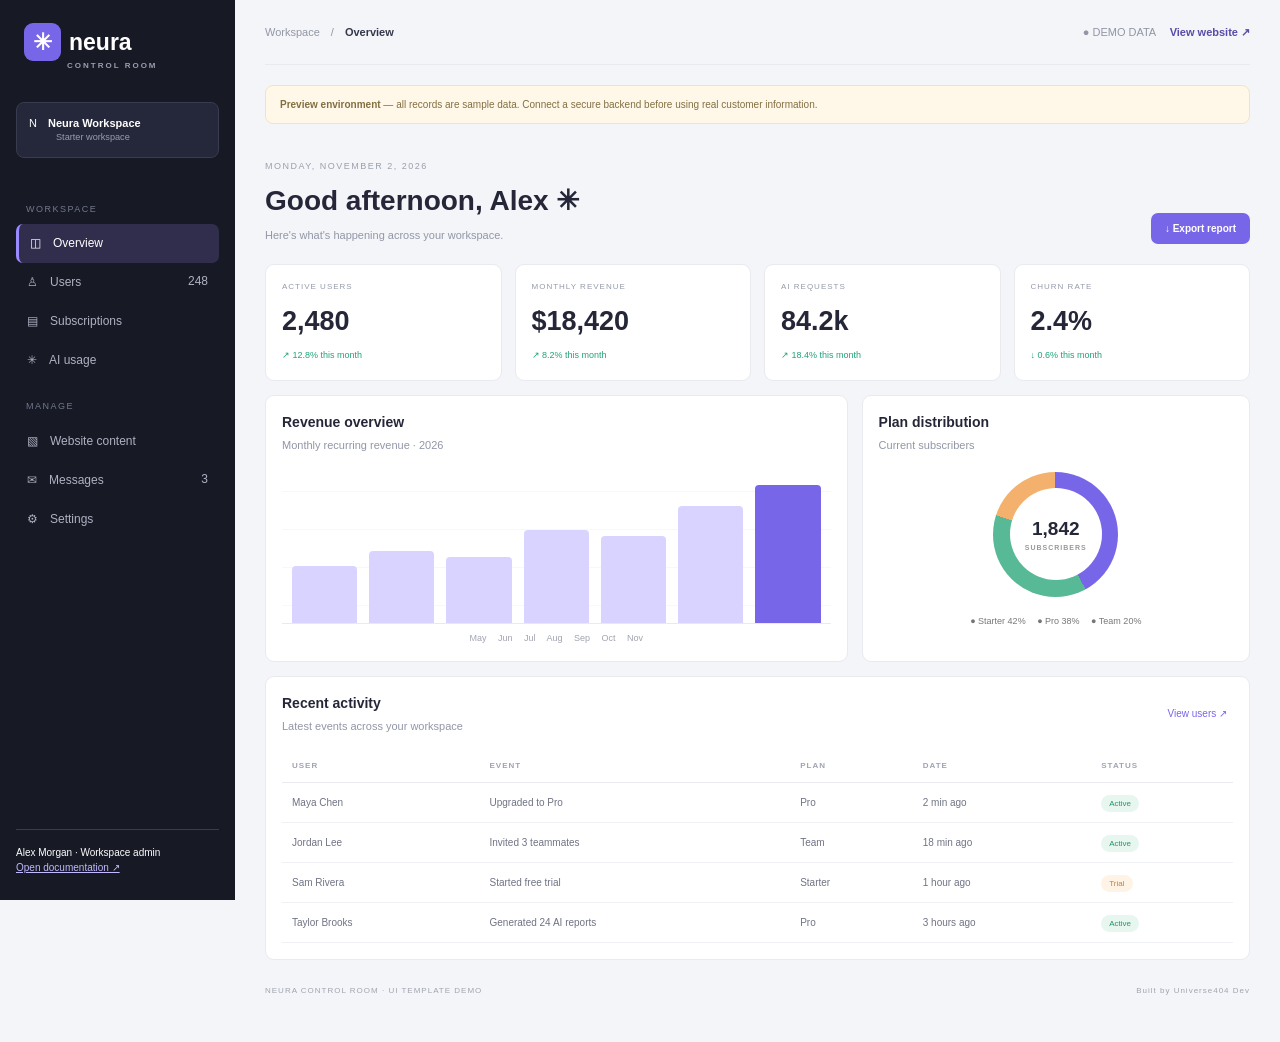
==== admin/index.html @ cfc64493 "Add Neura admin dashboard interface" ====
<!doctype html><html lang="en"><head><meta charset="utf-8"><meta name="viewport" content="width=device-width,initial-scale=1"><meta name="description" content="Neura admin dashboard demo"><title>Neura — Control Room</title><style>
:root{--bg:#f4f5f8;--ink:#252738;--muted:#9296a6;--line:#e8eaf0;--purple:#7866e8}*{box-sizing:border-box}body{margin:0;background:var(--bg);color:var(--ink);font:14px/1.5 Arial,sans-serif}.shell{min-height:100vh}.side{position:fixed;inset:0 auto 0 0;width:235px;background:#171925;color:white;padding:25px 16px;display:flex;flex-direction:column}.brand{font-size:23px;font-weight:bold;margin:0 8px 30px}.brand b{background:#7866e8;border-radius:9px;padding:6px 9px;margin-right:8px}.brand small{display:block;font-size:8px;letter-spacing:2px;color:#9a9db0;margin-left:43px}.workspace{background:#25283a;border:1px solid #393b4e;border-radius:8px;padding:12px;font-size:11px;margin-bottom:25px}.workspace small{display:block;color:#9a9db0;margin-left:27px}.side label{display:block;color:#73788e;font-size:9px;letter-spacing:1.5px;margin:20px 10px 8px}.side nav button{display:block;width:100%;border:0;background:none;color:#aeb1c1;text-align:left;padding:11px;border-radius:7px;font-size:12px;cursor:pointer}.side nav button.active{background:#302d4d;color:white;border-left:3px solid #9a8aff}.side nav i{float:right;font-style:normal}.side-bottom{margin-top:auto;border-top:1px solid #393b4e;padding-top:15px;font-size:10px}.side-bottom a{color:#c2b9ff}.main{margin-left:235px;padding:0 30px 20px}.top{height:65px;border-bottom:1px solid var(--line);display:flex;align-items:center;justify-content:space-between;font-size:11px;color:#9296a6}.top strong{color:#353849}.top a{color:#594ba8;text-decoration:none;font-weight:bold}.notice{margin-top:20px;background:#fff8e9;border:1px solid #f2e4bd;border-radius:8px;padding:11px 14px;font-size:10px;color:#826f42}.heading{display:flex;align-items:end;justify-content:space-between;margin:30px 0 20px}.heading small{font-size:9px;letter-spacing:1.5px;color:#9a9ead}.heading h1{font-size:28px;margin:5px 0}.heading p,.panel p{font-size:11px;color:var(--muted);margin:0}.action{background:var(--purple);color:white;border:0;border-radius:7px;padding:10px 14px;font-size:10px;font-weight:bold;cursor:pointer}.stats{display:grid;grid-template-columns:repeat(4,1fr);gap:13px}.stats.three{grid-template-columns:repeat(3,1fr);margin-bottom:15px}.stats article,.panel{background:white;border:1px solid var(--line);border-radius:9px;padding:16px}.stats small{display:block;color:#969aaa;font-size:8px;letter-spacing:1px}.stats b{display:block;font-size:27px;margin:8px 0 2px}.stats i{font-style:normal;color:#22a27a;font-size:9px}.columns{display:grid;grid-template-columns:1.5fr 1fr;gap:14px;margin-top:14px}.panel h2{font-size:14px;margin:0 0 4px}.chart{height:170px;display:flex;align-items:end;gap:12px;padding:20px 10px 0;border-bottom:1px solid var(--line);background:repeating-linear-gradient(to bottom,transparent 0,transparent 37px,#f0f1f5 38px)}.chart span{flex:1;background:#d9d4ff;border-radius:4px 4px 0 0}.chart span.current{background:#7866e8}.months{font-size:9px;color:#a0a3b1;text-align:center;padding-top:8px}.donut{width:125px;height:125px;border-radius:50%;margin:18px auto;background:conic-gradient(#7866e8 0 42%,#57b995 42% 80%,#f3b16d 80%);display:grid;place-items:center}.donut b{width:92px;height:92px;border-radius:50%;background:white;display:grid;place-content:center;text-align:center;font-size:19px}.donut small{font-size:7px;color:#999;letter-spacing:1px}.legend{text-align:center;font-size:9px;color:#777}.table-panel{margin-top:14px}.panel-head{display:flex;justify-content:space-between;align-items:center}.panel-head button{background:none;border:0;color:#7866e8;font-size:10px;cursor:pointer}table{width:100%;border-collapse:collapse;white-space:nowrap;margin-top:15px}th{text-align:left;color:#a0a3b1;font-size:8px;letter-spacing:1px;padding:10px;border-bottom:1px solid var(--line)}td{font-size:10px;color:#6f7383;padding:12px 10px;border-bottom:1px solid #f0f1f5}.badge{color:#23966e;background:#e7f7ef;padding:4px 8px;border-radius:15px;font-size:8px}.badge.pending{color:#bd8242;background:#fff3e5}.scroll{overflow-x:auto}.view{display:none}.view.active{display:block}.search{border:1px solid var(--line);border-radius:6px;padding:8px;font-size:10px}.editor{max-width:720px}.editor label{display:block;margin-top:17px;font-size:10px;font-weight:bold}.editor input,.editor textarea,.editor select{display:block;width:100%;margin-top:6px;padding:10px;border:1px solid var(--line);border-radius:6px;font:11px Arial}.editor .check{display:flex;align-items:center;gap:8px}.editor .check input{width:auto}.message{background:white;border:1px solid var(--line);border-radius:8px;padding:15px;margin-bottom:10px;font-size:11px}.message p{color:#777;margin:5px 0}.message button{float:right;border:1px solid var(--line);background:white;padding:6px;border-radius:5px;font-size:9px}.foot{display:flex;justify-content:space-between;color:#a0a3b1;font-size:8px;letter-spacing:1px;padding:25px 0}.mobile{display:none}
@media(max-width:900px){.stats{grid-template-columns:repeat(2,1fr)}.columns{grid-template-columns:1fr}}@media(max-width:650px){.side{width:225px;transform:translateX(-100%);transition:.2s;z-index:5}.side.open{transform:translateX(0)}.main{margin-left:0;padding:0 14px}.mobile{display:inline-block;border:1px solid var(--line);background:white;border-radius:5px;padding:6px}.top{gap:10px}.top span{margin-right:auto}.heading{align-items:flex-start;flex-direction:column;gap:10px}.stats{gap:8px}.stats article{padding:12px}.stats b{font-size:22px}.columns{gap:9px}.foot{flex-direction:column;gap:7px}}
</style></head><body><div class="shell"><aside class="side" id="side"><div class="brand"><b>✳</b>neura<small>CONTROL ROOM</small></div><div class="workspace">N　<strong>Neura Workspace</strong><small>Starter workspace</small></div><nav><label>WORKSPACE</label><button class="active" data-view="overview">◫　Overview</button><button data-view="users">♙　Users <i>248</i></button><button data-view="subscriptions">▤　Subscriptions</button><button data-view="usage">✳　AI usage</button><label>MANAGE</label><button data-view="content">▧　Website content</button><button data-view="messages">✉　Messages <i>3</i></button><button data-view="settings">⚙　Settings</button></nav><div class="side-bottom">Alex Morgan · Workspace admin<br><a href="../DOCUMENTATION.md">Open documentation ↗</a></div></aside><main class="main"><header class="top"><button class="mobile" id="menu">☰</button><span>Workspace　/　<strong id="crumb">Overview</strong></span><div>● DEMO DATA　 <a href="../index.html">View website ↗</a></div></header><div class="notice"><b>Preview environment</b> — all records are sample data. Connect a secure backend before using real customer information.</div>
<section class="view active" id="overview"><div class="heading"><div><small>MONDAY, NOVEMBER 2, 2026</small><h1>Good afternoon, Alex ✳</h1><p>Here's what's happening across your workspace.</p></div><button class="action" id="export">↓ Export report</button></div><div class="stats"><article><small>ACTIVE USERS</small><b>2,480</b><i>↗ 12.8% this month</i></article><article><small>MONTHLY REVENUE</small><b>$18,420</b><i>↗ 8.2% this month</i></article><article><small>AI REQUESTS</small><b>84.2k</b><i>↗ 18.4% this month</i></article><article><small>CHURN RATE</small><b>2.4%</b><i>↓ 0.6% this month</i></article></div><div class="columns"><article class="panel"><h2>Revenue overview</h2><p>Monthly recurring revenue · 2026</p><div class="chart"><span style="height:38%"></span><span style="height:48%"></span><span style="height:44%"></span><span style="height:62%"></span><span style="height:58%"></span><span style="height:78%"></span><span class="current" style="height:92%"></span></div><div class="months">May　 Jun　 Jul　 Aug　 Sep　 Oct　 Nov</div></article><article class="panel"><h2>Plan distribution</h2><p>Current subscribers</p><div class="donut"><b>1,842<small>SUBSCRIBERS</small></b></div><div class="legend">● Starter 42%　 ● Pro 38%　 ● Team 20%</div></article></div><article class="panel table-panel"><div class="panel-head"><div><h2>Recent activity</h2><p>Latest events across your workspace</p></div><button data-go="users">View users ↗</button></div><div class="scroll"><table><thead><tr><th>USER</th><th>EVENT</th><th>PLAN</th><th>DATE</th><th>STATUS</th></tr></thead><tbody id="activity"></tbody></table></div></article></section>
<section class="view" id="users"><div class="heading"><div><small>PEOPLE</small><h1>Users</h1><p>Manage accounts and workspace access.</p></div><button class="action" id="invite">＋ Invite user</button></div><article class="panel table-panel"><div class="panel-head"><div><h2>All users</h2><p>Sample user records</p></div><input class="search" id="search" placeholder="Search users…" aria-label="Search users"></div><div class="scroll"><table><thead><tr><th>USER</th><th>EMAIL</th><th>PLAN</th><th>JOINED</th><th>STATUS</th></tr></thead><tbody id="user-list"></tbody></table></div></article></section>
<section class="view" id="subscriptions"><div class="heading"><div><small>BILLING</small><h1>Subscriptions</h1><p>Track plan mix, renewals, and billing status.</p></div><button class="action" id="sub-export">↓ Export subscriptions</button></div><div class="stats three"><article><small>ACTIVE PLANS</small><b>1,842</b></article><article><small>TRIALING</small><b>126</b></article><article><small>PAST DUE</small><b>18</b></article></div><article class="panel table-panel"><h2>Recent subscriptions</h2><div class="scroll"><table><thead><tr><th>CUSTOMER</th><th>PLAN</th><th>AMOUNT</th><th>NEXT BILLING</th><th>STATUS</th></tr></thead><tbody id="sub-list"></tbody></table></div></article></section>
<section class="view" id="usage"><div class="heading"><div><small>INTELLIGENCE</small><h1>AI usage</h1><p>Monitor request volume and model consumption.</p></div><button class="action" id="usage-export">↓ Export usage</button></div><div class="stats three"><article><small>REQUESTS TODAY</small><b>12,804</b><i>↗ 9.1% vs yesterday</i></article><article><small>TOKEN VOLUME</small><b>8.6M</b><i>Input + output tokens</i></article><article><small>AVG. LATENCY</small><b>840ms</b><i>↓ 4.2% vs last week</i></article></div><article class="panel"><h2>Request volume</h2><p>Sample hourly usage · All systems operational</p><div class="chart tall"><span style="height:32%"></span><span style="height:46%"></span><span style="height:39%"></span><span style="height:60%"></span><span style="height:52%"></span><span style="height:73%"></span><span style="height:66%"></span><span style="height:88%"></span><span style="height:70%"></span><span style="height:95%"></span><span style="height:80%"></span><span class="current" style="height:100%"></span></div></article></section>
<section class="view" id="content"><div class="heading"><div><small>PUBLISHING</small><h1>Website content</h1><p>Preview editor — saved in this browser only.</p></div><button class="action" id="save-content">Save changes</button></div><article class="panel editor"><h2>Homepage content</h2><label>Hero eyebrow<input id="eyebrow" value="A CLEARER KIND OF INTELLIGENCE"></label><label>Hero headline<input id="headline" value="Think bigger. Do better."></label><label>Hero description<textarea id="description" rows="3">Your team's new creative advantage. Neura brings research, writing, planning, and everyday workflows into one focused AI workspace.</textarea></label><label>Primary button label<input id="cta" value="Explore Neura"></label><p id="content-feedback">Changes are not saved yet.</p></article></section>
<section class="view" id="messages"><div class="heading"><div><small>INBOX</small><h1>Messages</h1><p>Contact form submissions for your team.</p></div></div><div id="message-list"></div></section>
<section class="view" id="settings"><div class="heading"><div><small>PREFERENCES</small><h1>Settings</h1><p>Workspace details and admin preferences.</p></div><button class="action" id="save-settings">Save settings</button></div><article class="panel editor"><h2>Workspace profile</h2><label>Workspace name<input id="workspace" value="Neura Workspace"></label><label>Support email<input id="email" type="email" value="hello@example.com"></label><label>Timezone<select id="timezone"><option>Asia/Manila</option><option>UTC</option><option>America/Los_Angeles</option></select></label><label class="check"><input id="notifications" type="checkbox" checked> Email notifications</label><label class="check"><input id="weekly" type="checkbox" checked> Weekly usage summary</label><p id="settings-feedback"></p></article></section><footer class="foot">NEURA CONTROL ROOM · UI TEMPLATE DEMO <span>Built by Universe404 Dev</span></footer></main></div>
<script>
(()=>{const $=s=>document.querySelector(s),$$=s=>[...document.querySelectorAll(s)];const users=[["Maya Chen","maya@example.com","Pro","Nov 01, 2026","Active"],["Jordan Lee","jordan@example.com","Team","Oct 30, 2026","Active"],["Sam Rivera","sam@example.com","Starter","Oct 29, 2026","Trial"],["Taylor Brooks","taylor@example.com","Pro","Oct 28, 2026","Active"],["Avery Patel","avery@example.com","Starter","Oct 26, 2026","Past due"]];const events=[["Maya Chen","Upgraded to Pro","Pro","2 min ago","Active"],["Jordan Lee","Invited 3 teammates","Team","18 min ago","Active"],["Sam Rivera","Started free trial","Starter","1 hour ago","Trial"],["Taylor Brooks","Generated 24 AI reports","Pro","3 hours ago","Active"]];const subs=[["Maya Chen","Pro","$29 / mo","Dec 01, 2026","Active"],["Jordan Lee","Team","$79 / mo","Nov 30, 2026","Active"],["Sam Rivera","Starter","$0 / mo","Nov 29, 2026","Trial"],["Avery Patel","Pro","$29 / mo","Oct 30, 2026","Past due"]];const msgs=[["Olivia Grant","olivia@example.com","Team plan question","Does the Team plan support separate workspaces? "],["Noah Williams","noah@example.com","API access request","Could you share details about API access?"],["Isabella Cruz","isabella@example.com","Billing question","I would like to update our billing email."]];const safe=s=>String(s).replace(/[&<>"']/g,c=>({"&":"&amp;","<":"&lt;",">":"&gt;",'"':"&quot;","'":"&#39;"}[c]));const status=s=>'<span class="badge '+(s==="Trial"?"pending":"")+'">'+safe(s)+'</span>';function rows(id,data){$(id).innerHTML=data.map(r=>'<tr>'+r.map((v,i)=>'<td>'+(i===r.length-1?status(v):safe(v))+'</td>').join("")+'</tr>').join("")}rows("#activity",events);rows("#sub-list",subs);function renderUsers(q=""){$("#user-list").innerHTML=users.filter(r=>r.join(" ").toLowerCase().includes(q.toLowerCase())).map(r=>'<tr>'+r.map((v,i)=>'<td>'+(i===4?status(v):safe(v))+'</td>').join("")+'</tr>').join("")||'<tr><td colspan="5">No matching users.</td></tr>'}renderUsers();$("#search").addEventListener("input",e=>renderUsers(e.target.value));$$("[data-view]").forEach(b=>b.addEventListener("click",()=>{$$(".view").forEach(v=>v.classList.toggle("active",v.id===b.dataset.view));$$("[data-view]").forEach(n=>n.classList.toggle("active",n===b));$("#crumb").textContent=b.textContent.trim();$("#side").classList.remove("open")}));$$("[data-go]").forEach(b=>b.addEventListener("click",()=>{const target=$('[data-view="'+b.dataset.go+'"]');target.click()}));$("#menu").addEventListener("click",()=>$("#side").classList.toggle("open"));function csv(name,data){const a=document.createElement("a"),url=URL.createObjectURL(new Blob([data.map(r=>r.map(v=>'"'+String(v).replace(/"/g,'""')+'"').join(",")).join("\n")],{type:"text/csv"}));a.href=url;a.download=name;a.click();URL.revokeObjectURL(url)}$("#export").addEventListener("click",()=>csv("neura-demo-activity.csv",[["User","Event","Plan","Date","Status"],...events]));$("#sub-export").addEventListener("click",()=>csv("neura-demo-subscriptions.csv",[["Customer","Plan","Amount","Next billing","Status"],...subs]));$("#usage-export").addEventListener("click",()=>csv("neura-demo-usage.csv",[["Metric","Sample value"],["Requests today","12804"],["Token volume","8.6M"],["Average latency","840ms"]]));$("#invite").addEventListener("click",()=>alert("Demo only: connect your authentication backend to invite users."));const fields=["eyebrow","headline","description","cta"];try{const saved=JSON.parse(localStorage.getItem("neura-demo-content")||"{}");fields.forEach(k=>{if(saved[k])$("#"+k).value=saved[k]})}catch(e){}$("#save-content").addEventListener("click",()=>{const data=Object.fromEntries(fields.map(k=>[k,$("#"+k).value]));try{localStorage.setItem("neura-demo-content",JSON.stringify(data));$("#content-feedback").textContent="Saved in this browser preview. Not published."}catch(e){$("#content-feedback").textContent="Browser storage unavailable."}});$("#save-settings").addEventListener("click",()=>{const data={workspace:$("#workspace").value,email:$("#email").value,timezone:$("#timezone").value,notifications:$("#notifications").checked,weekly:$("#weekly").checked};try{localStorage.setItem("neura-demo-settings",JSON.stringify(data));$("#settings-feedback").textContent="Settings saved in this browser preview."}catch(e){$("#settings-feedback").textContent="Browser storage unavailable."}});$("#message-list").innerHTML=msgs.map((m,i)=>'<article class="message"><button data-read="'+i+'">Mark read</button><b>'+safe(m[0])+' · '+safe(m[2])+'</b><p>'+safe(m[1])+' — '+safe(m[3])+'</p></article>').join("");$$("[data-read]").forEach(b=>b.addEventListener("click",()=>{b.textContent="Read";b.disabled=true}))})();
</script></body></html>
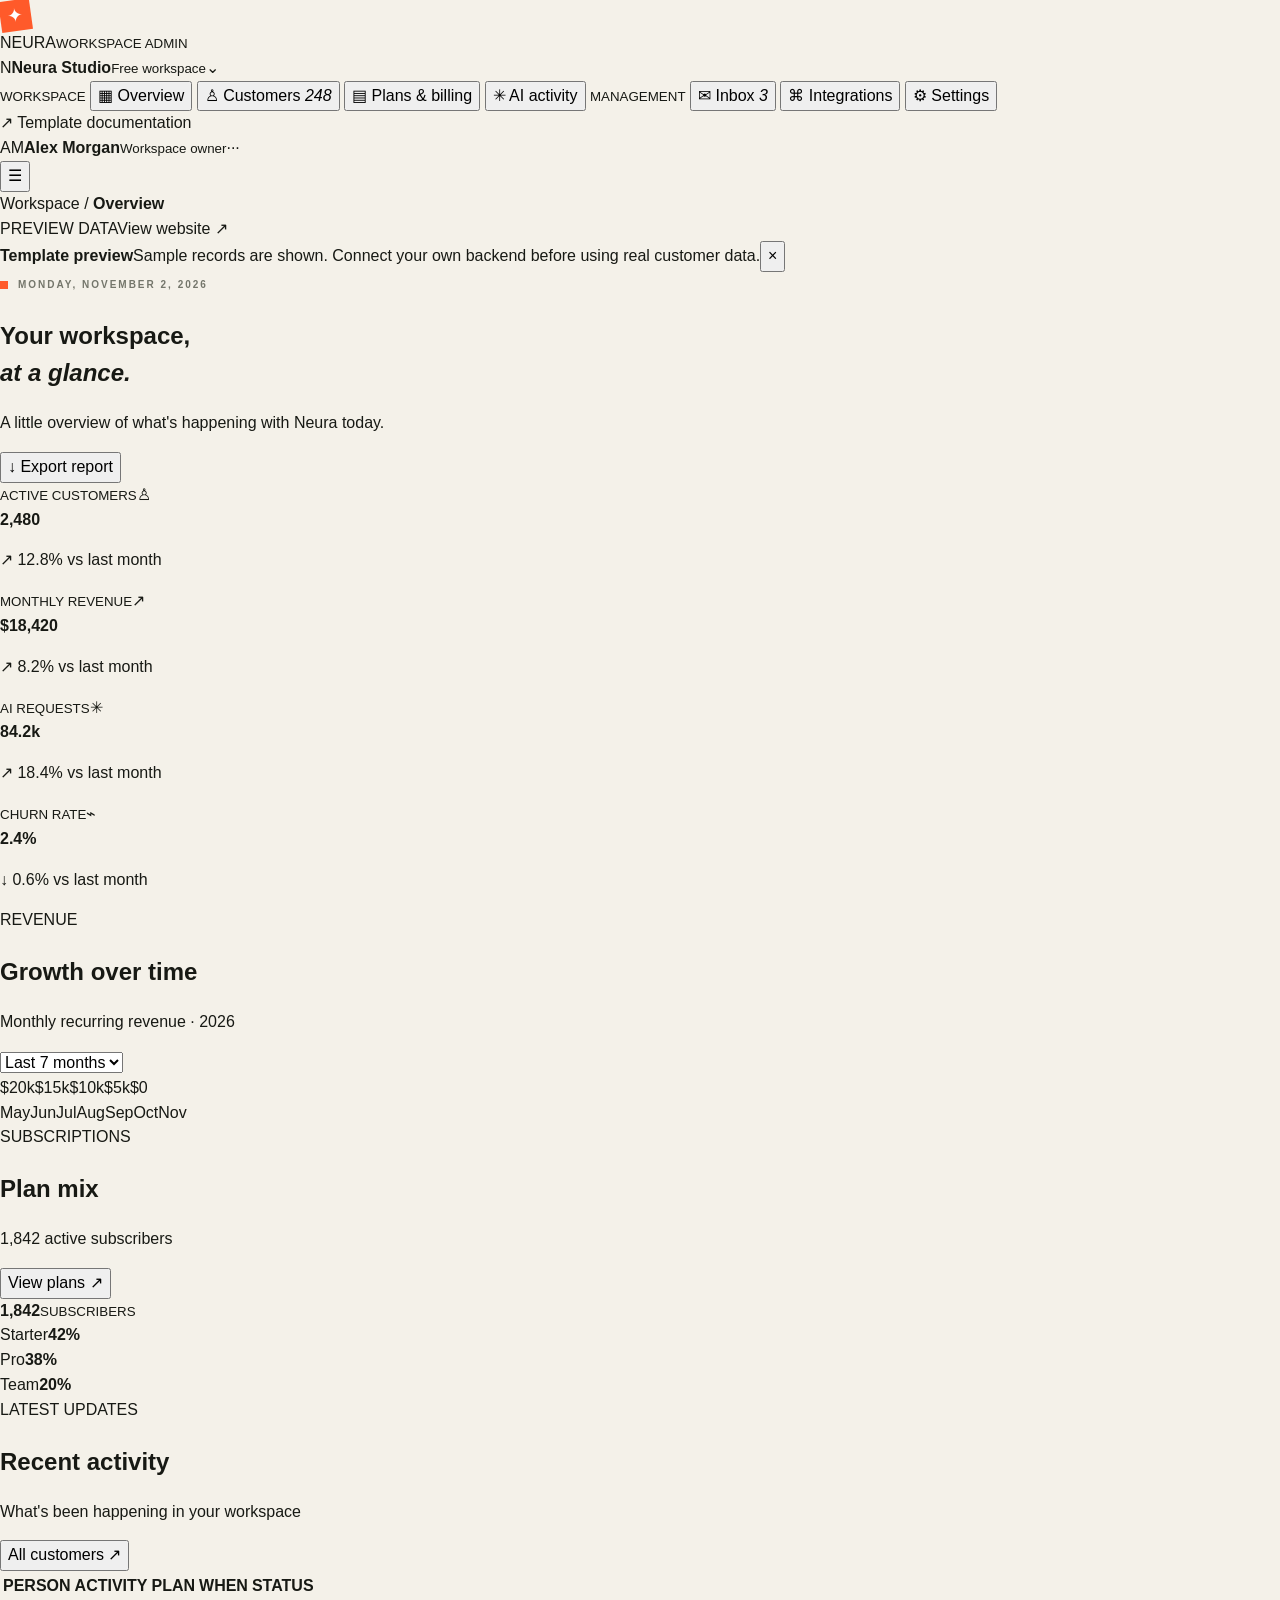
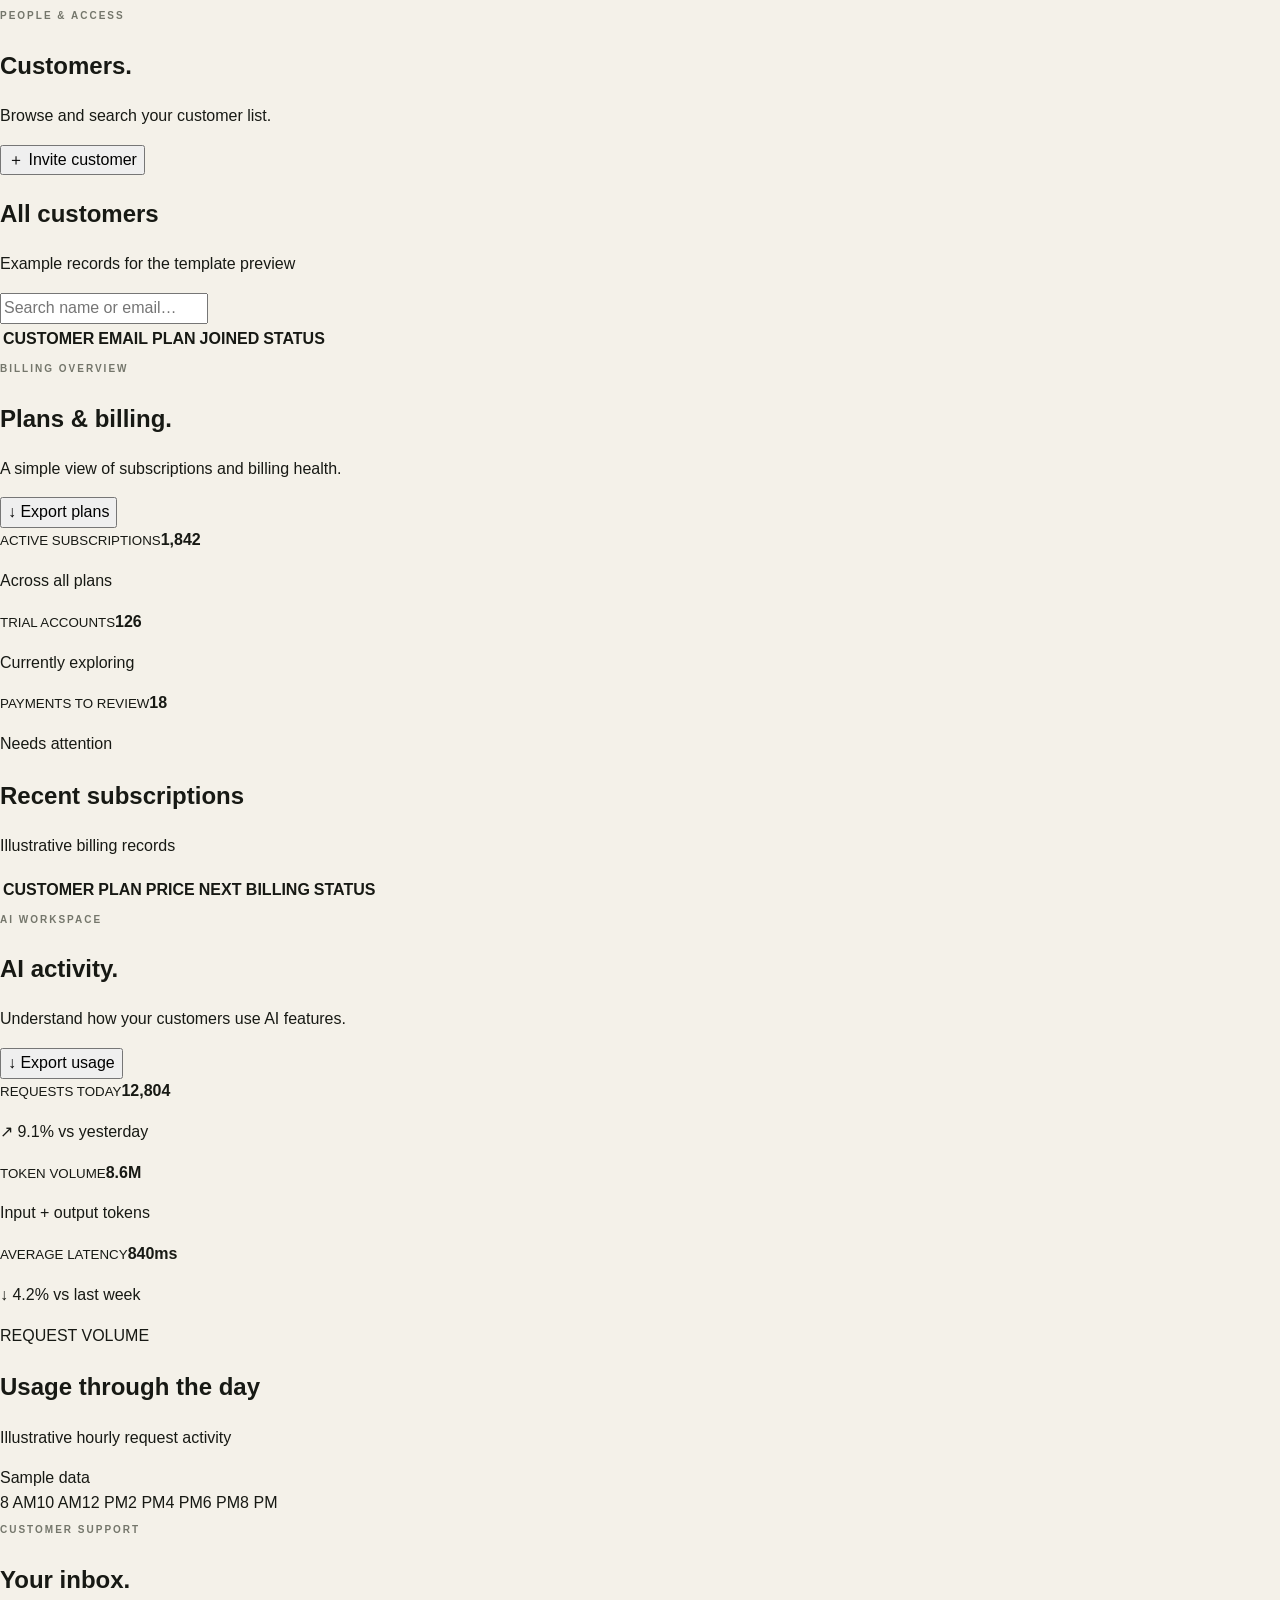
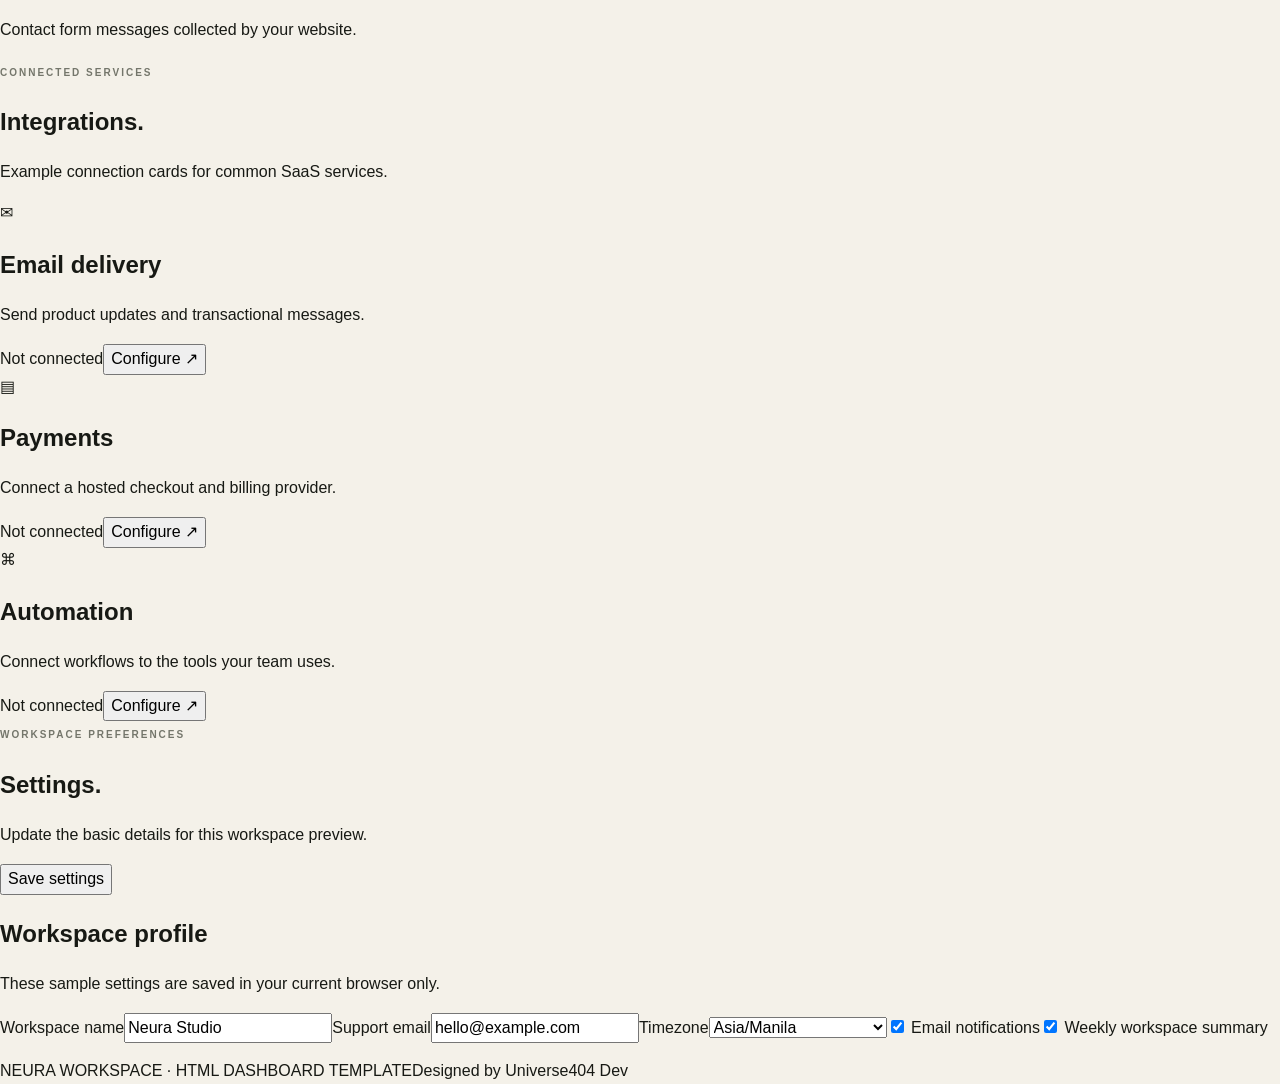
==== commit 1385fa1d: "Redesign Neura admin dashboard to match public brand" ====
--- a/admin/index.html
+++ b/admin/index.html
@@ -1,14 +1,46 @@
-<!doctype html><html lang="en"><head><meta charset="utf-8"><meta name="viewport" content="width=device-width,initial-scale=1"><meta name="description" content="Neura admin dashboard demo"><title>Neura — Control Room</title><style>
-:root{--bg:#f4f5f8;--ink:#252738;--muted:#9296a6;--line:#e8eaf0;--purple:#7866e8}*{box-sizing:border-box}body{margin:0;background:var(--bg);color:var(--ink);font:14px/1.5 Arial,sans-serif}.shell{min-height:100vh}.side{position:fixed;inset:0 auto 0 0;width:235px;background:#171925;color:white;padding:25px 16px;display:flex;flex-direction:column}.brand{font-size:23px;font-weight:bold;margin:0 8px 30px}.brand b{background:#7866e8;border-radius:9px;padding:6px 9px;margin-right:8px}.brand small{display:block;font-size:8px;letter-spacing:2px;color:#9a9db0;margin-left:43px}.workspace{background:#25283a;border:1px solid #393b4e;border-radius:8px;padding:12px;font-size:11px;margin-bottom:25px}.workspace small{display:block;color:#9a9db0;margin-left:27px}.side label{display:block;color:#73788e;font-size:9px;letter-spacing:1.5px;margin:20px 10px 8px}.side nav button{display:block;width:100%;border:0;background:none;color:#aeb1c1;text-align:left;padding:11px;border-radius:7px;font-size:12px;cursor:pointer}.side nav button.active{background:#302d4d;color:white;border-left:3px solid #9a8aff}.side nav i{float:right;font-style:normal}.side-bottom{margin-top:auto;border-top:1px solid #393b4e;padding-top:15px;font-size:10px}.side-bottom a{color:#c2b9ff}.main{margin-left:235px;padding:0 30px 20px}.top{height:65px;border-bottom:1px solid var(--line);display:flex;align-items:center;justify-content:space-between;font-size:11px;color:#9296a6}.top strong{color:#353849}.top a{color:#594ba8;text-decoration:none;font-weight:bold}.notice{margin-top:20px;background:#fff8e9;border:1px solid #f2e4bd;border-radius:8px;padding:11px 14px;font-size:10px;color:#826f42}.heading{display:flex;align-items:end;justify-content:space-between;margin:30px 0 20px}.heading small{font-size:9px;letter-spacing:1.5px;color:#9a9ead}.heading h1{font-size:28px;margin:5px 0}.heading p,.panel p{font-size:11px;color:var(--muted);margin:0}.action{background:var(--purple);color:white;border:0;border-radius:7px;padding:10px 14px;font-size:10px;font-weight:bold;cursor:pointer}.stats{display:grid;grid-template-columns:repeat(4,1fr);gap:13px}.stats.three{grid-template-columns:repeat(3,1fr);margin-bottom:15px}.stats article,.panel{background:white;border:1px solid var(--line);border-radius:9px;padding:16px}.stats small{display:block;color:#969aaa;font-size:8px;letter-spacing:1px}.stats b{display:block;font-size:27px;margin:8px 0 2px}.stats i{font-style:normal;color:#22a27a;font-size:9px}.columns{display:grid;grid-template-columns:1.5fr 1fr;gap:14px;margin-top:14px}.panel h2{font-size:14px;margin:0 0 4px}.chart{height:170px;display:flex;align-items:end;gap:12px;padding:20px 10px 0;border-bottom:1px solid var(--line);background:repeating-linear-gradient(to bottom,transparent 0,transparent 37px,#f0f1f5 38px)}.chart span{flex:1;background:#d9d4ff;border-radius:4px 4px 0 0}.chart span.current{background:#7866e8}.months{font-size:9px;color:#a0a3b1;text-align:center;padding-top:8px}.donut{width:125px;height:125px;border-radius:50%;margin:18px auto;background:conic-gradient(#7866e8 0 42%,#57b995 42% 80%,#f3b16d 80%);display:grid;place-items:center}.donut b{width:92px;height:92px;border-radius:50%;background:white;display:grid;place-content:center;text-align:center;font-size:19px}.donut small{font-size:7px;color:#999;letter-spacing:1px}.legend{text-align:center;font-size:9px;color:#777}.table-panel{margin-top:14px}.panel-head{display:flex;justify-content:space-between;align-items:center}.panel-head button{background:none;border:0;color:#7866e8;font-size:10px;cursor:pointer}table{width:100%;border-collapse:collapse;white-space:nowrap;margin-top:15px}th{text-align:left;color:#a0a3b1;font-size:8px;letter-spacing:1px;padding:10px;border-bottom:1px solid var(--line)}td{font-size:10px;color:#6f7383;padding:12px 10px;border-bottom:1px solid #f0f1f5}.badge{color:#23966e;background:#e7f7ef;padding:4px 8px;border-radius:15px;font-size:8px}.badge.pending{color:#bd8242;background:#fff3e5}.scroll{overflow-x:auto}.view{display:none}.view.active{display:block}.search{border:1px solid var(--line);border-radius:6px;padding:8px;font-size:10px}.editor{max-width:720px}.editor label{display:block;margin-top:17px;font-size:10px;font-weight:bold}.editor input,.editor textarea,.editor select{display:block;width:100%;margin-top:6px;padding:10px;border:1px solid var(--line);border-radius:6px;font:11px Arial}.editor .check{display:flex;align-items:center;gap:8px}.editor .check input{width:auto}.message{background:white;border:1px solid var(--line);border-radius:8px;padding:15px;margin-bottom:10px;font-size:11px}.message p{color:#777;margin:5px 0}.message button{float:right;border:1px solid var(--line);background:white;padding:6px;border-radius:5px;font-size:9px}.foot{display:flex;justify-content:space-between;color:#a0a3b1;font-size:8px;letter-spacing:1px;padding:25px 0}.mobile{display:none}
-@media(max-width:900px){.stats{grid-template-columns:repeat(2,1fr)}.columns{grid-template-columns:1fr}}@media(max-width:650px){.side{width:225px;transform:translateX(-100%);transition:.2s;z-index:5}.side.open{transform:translateX(0)}.main{margin-left:0;padding:0 14px}.mobile{display:inline-block;border:1px solid var(--line);background:white;border-radius:5px;padding:6px}.top{gap:10px}.top span{margin-right:auto}.heading{align-items:flex-start;flex-direction:column;gap:10px}.stats{gap:8px}.stats article{padding:12px}.stats b{font-size:22px}.columns{gap:9px}.foot{flex-direction:column;gap:7px}}
-</style></head><body><div class="shell"><aside class="side" id="side"><div class="brand"><b>✳</b>neura<small>CONTROL ROOM</small></div><div class="workspace">N　<strong>Neura Workspace</strong><small>Starter workspace</small></div><nav><label>WORKSPACE</label><button class="active" data-view="overview">◫　Overview</button><button data-view="users">♙　Users <i>248</i></button><button data-view="subscriptions">▤　Subscriptions</button><button data-view="usage">✳　AI usage</button><label>MANAGE</label><button data-view="content">▧　Website content</button><button data-view="messages">✉　Messages <i>3</i></button><button data-view="settings">⚙　Settings</button></nav><div class="side-bottom">Alex Morgan · Workspace admin<br><a href="../DOCUMENTATION.md">Open documentation ↗</a></div></aside><main class="main"><header class="top"><button class="mobile" id="menu">☰</button><span>Workspace　/　<strong id="crumb">Overview</strong></span><div>● DEMO DATA　 <a href="../index.html">View website ↗</a></div></header><div class="notice"><b>Preview environment</b> — all records are sample data. Connect a secure backend before using real customer information.</div>
-<section class="view active" id="overview"><div class="heading"><div><small>MONDAY, NOVEMBER 2, 2026</small><h1>Good afternoon, Alex ✳</h1><p>Here's what's happening across your workspace.</p></div><button class="action" id="export">↓ Export report</button></div><div class="stats"><article><small>ACTIVE USERS</small><b>2,480</b><i>↗ 12.8% this month</i></article><article><small>MONTHLY REVENUE</small><b>$18,420</b><i>↗ 8.2% this month</i></article><article><small>AI REQUESTS</small><b>84.2k</b><i>↗ 18.4% this month</i></article><article><small>CHURN RATE</small><b>2.4%</b><i>↓ 0.6% this month</i></article></div><div class="columns"><article class="panel"><h2>Revenue overview</h2><p>Monthly recurring revenue · 2026</p><div class="chart"><span style="height:38%"></span><span style="height:48%"></span><span style="height:44%"></span><span style="height:62%"></span><span style="height:58%"></span><span style="height:78%"></span><span class="current" style="height:92%"></span></div><div class="months">May　 Jun　 Jul　 Aug　 Sep　 Oct　 Nov</div></article><article class="panel"><h2>Plan distribution</h2><p>Current subscribers</p><div class="donut"><b>1,842<small>SUBSCRIBERS</small></b></div><div class="legend">● Starter 42%　 ● Pro 38%　 ● Team 20%</div></article></div><article class="panel table-panel"><div class="panel-head"><div><h2>Recent activity</h2><p>Latest events across your workspace</p></div><button data-go="users">View users ↗</button></div><div class="scroll"><table><thead><tr><th>USER</th><th>EVENT</th><th>PLAN</th><th>DATE</th><th>STATUS</th></tr></thead><tbody id="activity"></tbody></table></div></article></section>
-<section class="view" id="users"><div class="heading"><div><small>PEOPLE</small><h1>Users</h1><p>Manage accounts and workspace access.</p></div><button class="action" id="invite">＋ Invite user</button></div><article class="panel table-panel"><div class="panel-head"><div><h2>All users</h2><p>Sample user records</p></div><input class="search" id="search" placeholder="Search users…" aria-label="Search users"></div><div class="scroll"><table><thead><tr><th>USER</th><th>EMAIL</th><th>PLAN</th><th>JOINED</th><th>STATUS</th></tr></thead><tbody id="user-list"></tbody></table></div></article></section>
-<section class="view" id="subscriptions"><div class="heading"><div><small>BILLING</small><h1>Subscriptions</h1><p>Track plan mix, renewals, and billing status.</p></div><button class="action" id="sub-export">↓ Export subscriptions</button></div><div class="stats three"><article><small>ACTIVE PLANS</small><b>1,842</b></article><article><small>TRIALING</small><b>126</b></article><article><small>PAST DUE</small><b>18</b></article></div><article class="panel table-panel"><h2>Recent subscriptions</h2><div class="scroll"><table><thead><tr><th>CUSTOMER</th><th>PLAN</th><th>AMOUNT</th><th>NEXT BILLING</th><th>STATUS</th></tr></thead><tbody id="sub-list"></tbody></table></div></article></section>
-<section class="view" id="usage"><div class="heading"><div><small>INTELLIGENCE</small><h1>AI usage</h1><p>Monitor request volume and model consumption.</p></div><button class="action" id="usage-export">↓ Export usage</button></div><div class="stats three"><article><small>REQUESTS TODAY</small><b>12,804</b><i>↗ 9.1% vs yesterday</i></article><article><small>TOKEN VOLUME</small><b>8.6M</b><i>Input + output tokens</i></article><article><small>AVG. LATENCY</small><b>840ms</b><i>↓ 4.2% vs last week</i></article></div><article class="panel"><h2>Request volume</h2><p>Sample hourly usage · All systems operational</p><div class="chart tall"><span style="height:32%"></span><span style="height:46%"></span><span style="height:39%"></span><span style="height:60%"></span><span style="height:52%"></span><span style="height:73%"></span><span style="height:66%"></span><span style="height:88%"></span><span style="height:70%"></span><span style="height:95%"></span><span style="height:80%"></span><span class="current" style="height:100%"></span></div></article></section>
-<section class="view" id="content"><div class="heading"><div><small>PUBLISHING</small><h1>Website content</h1><p>Preview editor — saved in this browser only.</p></div><button class="action" id="save-content">Save changes</button></div><article class="panel editor"><h2>Homepage content</h2><label>Hero eyebrow<input id="eyebrow" value="A CLEARER KIND OF INTELLIGENCE"></label><label>Hero headline<input id="headline" value="Think bigger. Do better."></label><label>Hero description<textarea id="description" rows="3">Your team's new creative advantage. Neura brings research, writing, planning, and everyday workflows into one focused AI workspace.</textarea></label><label>Primary button label<input id="cta" value="Explore Neura"></label><p id="content-feedback">Changes are not saved yet.</p></article></section>
-<section class="view" id="messages"><div class="heading"><div><small>INBOX</small><h1>Messages</h1><p>Contact form submissions for your team.</p></div></div><div id="message-list"></div></section>
-<section class="view" id="settings"><div class="heading"><div><small>PREFERENCES</small><h1>Settings</h1><p>Workspace details and admin preferences.</p></div><button class="action" id="save-settings">Save settings</button></div><article class="panel editor"><h2>Workspace profile</h2><label>Workspace name<input id="workspace" value="Neura Workspace"></label><label>Support email<input id="email" type="email" value="hello@example.com"></label><label>Timezone<select id="timezone"><option>Asia/Manila</option><option>UTC</option><option>America/Los_Angeles</option></select></label><label class="check"><input id="notifications" type="checkbox" checked> Email notifications</label><label class="check"><input id="weekly" type="checkbox" checked> Weekly usage summary</label><p id="settings-feedback"></p></article></section><footer class="foot">NEURA CONTROL ROOM · UI TEMPLATE DEMO <span>Built by Universe404 Dev</span></footer></main></div>
-<script>
-(()=>{const $=s=>document.querySelector(s),$$=s=>[...document.querySelectorAll(s)];const users=[["Maya Chen","maya@example.com","Pro","Nov 01, 2026","Active"],["Jordan Lee","jordan@example.com","Team","Oct 30, 2026","Active"],["Sam Rivera","sam@example.com","Starter","Oct 29, 2026","Trial"],["Taylor Brooks","taylor@example.com","Pro","Oct 28, 2026","Active"],["Avery Patel","avery@example.com","Starter","Oct 26, 2026","Past due"]];const events=[["Maya Chen","Upgraded to Pro","Pro","2 min ago","Active"],["Jordan Lee","Invited 3 teammates","Team","18 min ago","Active"],["Sam Rivera","Started free trial","Starter","1 hour ago","Trial"],["Taylor Brooks","Generated 24 AI reports","Pro","3 hours ago","Active"]];const subs=[["Maya Chen","Pro","$29 / mo","Dec 01, 2026","Active"],["Jordan Lee","Team","$79 / mo","Nov 30, 2026","Active"],["Sam Rivera","Starter","$0 / mo","Nov 29, 2026","Trial"],["Avery Patel","Pro","$29 / mo","Oct 30, 2026","Past due"]];const msgs=[["Olivia Grant","olivia@example.com","Team plan question","Does the Team plan support separate workspaces? "],["Noah Williams","noah@example.com","API access request","Could you share details about API access?"],["Isabella Cruz","isabella@example.com","Billing question","I would like to update our billing email."]];const safe=s=>String(s).replace(/[&<>"']/g,c=>({"&":"&amp;","<":"&lt;",">":"&gt;",'"':"&quot;","'":"&#39;"}[c]));const status=s=>'<span class="badge '+(s==="Trial"?"pending":"")+'">'+safe(s)+'</span>';function rows(id,data){$(id).innerHTML=data.map(r=>'<tr>'+r.map((v,i)=>'<td>'+(i===r.length-1?status(v):safe(v))+'</td>').join("")+'</tr>').join("")}rows("#activity",events);rows("#sub-list",subs);function renderUsers(q=""){$("#user-list").innerHTML=users.filter(r=>r.join(" ").toLowerCase().includes(q.toLowerCase())).map(r=>'<tr>'+r.map((v,i)=>'<td>'+(i===4?status(v):safe(v))+'</td>').join("")+'</tr>').join("")||'<tr><td colspan="5">No matching users.</td></tr>'}renderUsers();$("#search").addEventListener("input",e=>renderUsers(e.target.value));$$("[data-view]").forEach(b=>b.addEventListener("click",()=>{$$(".view").forEach(v=>v.classList.toggle("active",v.id===b.dataset.view));$$("[data-view]").forEach(n=>n.classList.toggle("active",n===b));$("#crumb").textContent=b.textContent.trim();$("#side").classList.remove("open")}));$$("[data-go]").forEach(b=>b.addEventListener("click",()=>{const target=$('[data-view="'+b.dataset.go+'"]');target.click()}));$("#menu").addEventListener("click",()=>$("#side").classList.toggle("open"));function csv(name,data){const a=document.createElement("a"),url=URL.createObjectURL(new Blob([data.map(r=>r.map(v=>'"'+String(v).replace(/"/g,'""')+'"').join(",")).join("\n")],{type:"text/csv"}));a.href=url;a.download=name;a.click();URL.revokeObjectURL(url)}$("#export").addEventListener("click",()=>csv("neura-demo-activity.csv",[["User","Event","Plan","Date","Status"],...events]));$("#sub-export").addEventListener("click",()=>csv("neura-demo-subscriptions.csv",[["Customer","Plan","Amount","Next billing","Status"],...subs]));$("#usage-export").addEventListener("click",()=>csv("neura-demo-usage.csv",[["Metric","Sample value"],["Requests today","12804"],["Token volume","8.6M"],["Average latency","840ms"]]));$("#invite").addEventListener("click",()=>alert("Demo only: connect your authentication backend to invite users."));const fields=["eyebrow","headline","description","cta"];try{const saved=JSON.parse(localStorage.getItem("neura-demo-content")||"{}");fields.forEach(k=>{if(saved[k])$("#"+k).value=saved[k]})}catch(e){}$("#save-content").addEventListener("click",()=>{const data=Object.fromEntries(fields.map(k=>[k,$("#"+k).value]));try{localStorage.setItem("neura-demo-content",JSON.stringify(data));$("#content-feedback").textContent="Saved in this browser preview. Not published."}catch(e){$("#content-feedback").textContent="Browser storage unavailable."}});$("#save-settings").addEventListener("click",()=>{const data={workspace:$("#workspace").value,email:$("#email").value,timezone:$("#timezone").value,notifications:$("#notifications").checked,weekly:$("#weekly").checked};try{localStorage.setItem("neura-demo-settings",JSON.stringify(data));$("#settings-feedback").textContent="Settings saved in this browser preview."}catch(e){$("#settings-feedback").textContent="Browser storage unavailable."}});$("#message-list").innerHTML=msgs.map((m,i)=>'<article class="message"><button data-read="'+i+'">Mark read</button><b>'+safe(m[0])+' · '+safe(m[2])+'</b><p>'+safe(m[1])+' — '+safe(m[3])+'</p></article>').join("");$$("[data-read]").forEach(b=>b.addEventListener("click",()=>{b.textContent="Read";b.disabled=true}))})();
-</script></body></html>+<!doctype html>
+<html lang="en">
+<head><meta charset="utf-8"><meta name="viewport" content="width=device-width,initial-scale=1"><meta name="description" content="Neura admin dashboard template preview"><meta name="theme-color" content="#f4f1e9"><title>Neura — Workspace dashboard</title><link rel="stylesheet" href="../assets/css/styles.css"><link rel="stylesheet" href="admin.css"></head>
+<body class="admin-body">
+<div class="admin-shell">
+<aside class="admin-sidebar" id="admin-sidebar">
+ <a class="admin-brand" href="../index.html"><span class="brand-mark">✦</span><span>NEURA<small>WORKSPACE ADMIN</small></span></a>
+ <div class="workspace-switch"><span class="workspace-symbol">N</span><span><b>Neura Studio</b><small>Free workspace</small></span><span class="switch-caret">⌄</span></div>
+ <nav class="admin-nav" aria-label="Dashboard navigation">
+  <small class="nav-caption">WORKSPACE</small>
+  <button class="nav-link active" data-view="overview"><span>▦</span> Overview</button>
+  <button class="nav-link" data-view="customers"><span>♙</span> Customers <i>248</i></button>
+  <button class="nav-link" data-view="plans"><span>▤</span> Plans & billing</button>
+  <button class="nav-link" data-view="activity"><span>✳</span> AI activity</button>
+  <small class="nav-caption">MANAGEMENT</small>
+  <button class="nav-link" data-view="inbox"><span>✉</span> Inbox <i class="nav-count">3</i></button>
+  <button class="nav-link" data-view="integrations"><span>⌘</span> Integrations</button>
+  <button class="nav-link" data-view="settings"><span>⚙</span> Settings</button>
+ </nav>
+ <div class="sidebar-bottom"><a href="../DOCUMENTATION.md">↗ Template documentation</a><div class="profile-chip"><span class="profile-avatar">AM</span><span><b>Alex Morgan</b><small>Workspace owner</small></span><span class="profile-more">···</span></div></div>
+</aside>
+<main class="admin-main">
+ <header class="admin-topbar"><button class="mobile-menu" id="mobile-menu" aria-label="Open navigation">☰</button><div class="breadcrumbs">Workspace <span>/</span> <b id="current-section">Overview</b></div><div class="top-actions"><span class="demo-indicator"><i></i> PREVIEW DATA</span><a href="../index.html">View website ↗</a></div></header>
+ <div class="preview-notice"><b>Template preview</b><span>Sample records are shown. Connect your own backend before using real customer data.</span><button aria-label="Dismiss notice" id="dismiss-notice">×</button></div>
+ <section class="admin-view active" id="overview">
+  <div class="admin-heading"><div><span class="eyebrow"><i></i> MONDAY, NOVEMBER 2, 2026</span><h1>Your workspace,<br><em>at a glance.</em></h1><p>A little overview of what's happening with Neura today.</p></div><button class="admin-button" id="export-overview">↓ Export report</button></div>
+  <div class="metric-grid">
+   <article class="metric-card"><div><small>ACTIVE CUSTOMERS</small><span class="metric-icon">♙</span></div><strong>2,480</strong><p class="positive">↗ 12.8% <span>vs last month</span></p><div class="mini-bars"><i style="height:35%"></i><i style="height:48%"></i><i style="height:41%"></i><i style="height:65%"></i><i style="height:58%"></i><i style="height:80%"></i><i style="height:100%"></i></div></article>
+   <article class="metric-card"><div><small>MONTHLY REVENUE</small><span class="metric-icon">↗</span></div><strong>$18,420</strong><p class="positive">↗ 8.2% <span>vs last month</span></p><div class="mini-bars orange"><i style="height:30%"></i><i style="height:40%"></i><i style="height:37%"></i><i style="height:59%"></i><i style="height:52%"></i><i style="height:75%"></i><i style="height:100%"></i></div></article>
+   <article class="metric-card"><div><small>AI REQUESTS</small><span class="metric-icon">✳</span></div><strong>84.2k</strong><p class="positive">↗ 18.4% <span>vs last month</span></p><div class="mini-bars green"><i style="height:28%"></i><i style="height:43%"></i><i style="height:38%"></i><i style="height:64%"></i><i style="height:69%"></i><i style="height:78%"></i><i style="height:100%"></i></div></article>
+   <article class="metric-card"><div><small>CHURN RATE</small><span class="metric-icon">⌁</span></div><strong>2.4%</strong><p class="positive">↓ 0.6% <span>vs last month</span></p><div class="mini-bars muted-bars"><i style="height:100%"></i><i style="height:82%"></i><i style="height:90%"></i><i style="height:68%"></i><i style="height:60%"></i><i style="height:48%"></i><i style="height:38%"></i></div></article>
+  </div>
+  <div class="dashboard-grid">
+   <article class="admin-panel revenue-panel"><div class="panel-heading"><div><span class="panel-kicker">REVENUE</span><h2>Growth over time</h2><p>Monthly recurring revenue · 2026</p></div><select aria-label="Revenue period" id="revenue-period"><option>Last 7 months</option><option>Last 30 days</option><option>This year</option></select></div><div class="chart-wrap"><div class="chart-y"><span>$20k</span><span>$15k</span><span>$10k</span><span>$5k</span><span>$0</span></div><div class="revenue-chart"><div class="chart-gridlines"><i></i><i></i><i></i><i></i><i></i></div><div class="chart-columns"><span style="height:32%"></span><span style="height:42%"></span><span style="height:39%"></span><span style="height:56%"></span><span style="height:53%"></span><span style="height:76%"></span><span class="bar-current" style="height:94%"></span></div></div></div><div class="chart-months"><span>May</span><span>Jun</span><span>Jul</span><span>Aug</span><span>Sep</span><span>Oct</span><span>Nov</span></div></article>
+   <article class="admin-panel plan-panel"><div class="panel-heading"><div><span class="panel-kicker">SUBSCRIPTIONS</span><h2>Plan mix</h2><p>1,842 active subscribers</p></div><button class="text-action" data-open-view="plans">View plans ↗</button></div><div class="plan-visual"><div class="plan-donut"><div><b>1,842</b><small>SUBSCRIBERS</small></div></div></div><div class="plan-legend"><div><i class="dot starter"></i><span>Starter</span><b>42%</b></div><div><i class="dot pro"></i><span>Pro</span><b>38%</b></div><div><i class="dot team"></i><span>Team</span><b>20%</b></div></div></article>
+  </div>
+  <article class="admin-panel recent-panel"><div class="panel-heading"><div><span class="panel-kicker">LATEST UPDATES</span><h2>Recent activity</h2><p>What's been happening in your workspace</p></div><button class="text-action" data-open-view="customers">All customers ↗</button></div><div class="table-scroll"><table><thead><tr><th>PERSON</th><th>ACTIVITY</th><th>PLAN</th><th>WHEN</th><th>STATUS</th></tr></thead><tbody id="recent-activity"></tbody></table></div></article>
+ </section>
+ <section class="admin-view" id="customers"><div class="admin-heading compact"><div><span class="eyebrow">PEOPLE & ACCESS</span><h1>Customers.</h1><p>Browse and search your customer list.</p></div><button class="admin-button" id="invite-customer">＋ Invite customer</button></div><article class="admin-panel"><div class="panel-heading"><div><h2>All customers</h2><p>Example records for the template preview</p></div><input class="table-search" id="customer-search" type="search" placeholder="Search name or email…"></div><div class="table-scroll"><table><thead><tr><th>CUSTOMER</th><th>EMAIL</th><th>PLAN</th><th>JOINED</th><th>STATUS</th></tr></thead><tbody id="customer-table"></tbody></table></div></article></section>
+ <section class="admin-view" id="plans"><div class="admin-heading compact"><div><span class="eyebrow">BILLING OVERVIEW</span><h1>Plans & billing.</h1><p>A simple view of subscriptions and billing health.</p></div><button class="admin-button" id="export-plans">↓ Export plans</button></div><div class="metric-grid three"><article class="metric-card"><small>ACTIVE SUBSCRIPTIONS</small><strong>1,842</strong><p class="positive">Across all plans</p></article><article class="metric-card"><small>TRIAL ACCOUNTS</small><strong>126</strong><p class="neutral">Currently exploring</p></article><article class="metric-card"><small>PAYMENTS TO REVIEW</small><strong>18</strong><p class="attention">Needs attention</p></article></div><article class="admin-panel recent-panel"><div class="panel-heading"><div><h2>Recent subscriptions</h2><p>Illustrative billing records</p></div></div><div class="table-scroll"><table><thead><tr><th>CUSTOMER</th><th>PLAN</th><th>PRICE</th><th>NEXT BILLING</th><th>STATUS</th></tr></thead><tbody id="plan-table"></tbody></table></div></article></section>
+ <section class="admin-view" id="activity"><div class="admin-heading compact"><div><span class="eyebrow">AI WORKSPACE</span><h1>AI activity.</h1><p>Understand how your customers use AI features.</p></div><button class="admin-button" id="export-usage">↓ Export usage</button></div><div class="metric-grid three"><article class="metric-card"><small>REQUESTS TODAY</small><strong>12,804</strong><p class="positive">↗ 9.1% <span>vs yesterday</span></p></article><article class="metric-card"><small>TOKEN VOLUME</small><strong>8.6M</strong><p class="neutral">Input + output tokens</p></article><article class="metric-card"><small>AVERAGE LATENCY</small><strong>840ms</strong><p class="positive">↓ 4.2% <span>vs last week</span></p></article></div><article class="admin-panel usage-panel"><div class="panel-heading"><div><span class="panel-kicker">REQUEST VOLUME</span><h2>Usage through the day</h2><p>Illustrative hourly request activity</p></div><span class="status-pill"><i></i> Sample data</span></div><div class="usage-bars" aria-label="Bar chart showing sample hourly AI request volume"><i style="height:32%"></i><i style="height:45%"></i><i style="height:40%"></i><i style="height:59%"></i><i style="height:52%"></i><i style="height:74%"></i><i style="height:66%"></i><i style="height:87%"></i><i style="height:71%"></i><i style="height:95%"></i><i style="height:82%"></i><i style="height:100%"></i></div><div class="usage-labels"><span>8 AM</span><span>10 AM</span><span>12 PM</span><span>2 PM</span><span>4 PM</span><span>6 PM</span><span>8 PM</span></div></article></section>
+ <section class="admin-view" id="inbox"><div class="admin-heading compact"><div><span class="eyebrow">CUSTOMER SUPPORT</span><h1>Your inbox.</h1><p>Contact form messages collected by your website.</p></div></div><div class="inbox-list" id="inbox-list"></div></section>
+ <section class="admin-view" id="integrations"><div class="admin-heading compact"><div><span class="eyebrow">CONNECTED SERVICES</span><h1>Integrations.</h1><p>Example connection cards for common SaaS services.</p></div></div><div class="integration-grid"><article class="integration-card"><span class="integration-symbol">✉</span><div><h2>Email delivery</h2><p>Send product updates and transactional messages.</p></div><span class="connection-state">Not connected</span><button class="text-action integration-demo">Configure ↗</button></article><article class="integration-card"><span class="integration-symbol">▤</span><div><h2>Payments</h2><p>Connect a hosted checkout and billing provider.</p></div><span class="connection-state">Not connected</span><button class="text-action integration-demo">Configure ↗</button></article><article class="integration-card"><span class="integration-symbol">⌘</span><div><h2>Automation</h2><p>Connect workflows to the tools your team uses.</p></div><span class="connection-state">Not connected</span><button class="text-action integration-demo">Configure ↗</button></article></div></section>
+ <section class="admin-view" id="settings"><div class="admin-heading compact"><div><span class="eyebrow">WORKSPACE PREFERENCES</span><h1>Settings.</h1><p>Update the basic details for this workspace preview.</p></div><button class="admin-button" id="save-settings">Save settings</button></div><article class="admin-panel settings-form"><h2>Workspace profile</h2><p>These sample settings are saved in your current browser only.</p><label>Workspace name<input id="workspace-name" value="Neura Studio"></label><label>Support email<input id="support-email" type="email" value="hello@example.com"></label><label>Timezone<select id="workspace-timezone"><option>Asia/Manila</option><option>UTC</option><option>America/Los_Angeles</option></select></label><label class="setting-check"><input type="checkbox" id="email-notifications" checked> Email notifications</label><label class="setting-check"><input type="checkbox" id="weekly-summary" checked> Weekly workspace summary</label><p id="settings-feedback" aria-live="polite"></p></article></section>
+ <footer class="admin-footer"><span>NEURA WORKSPACE · HTML DASHBOARD TEMPLATE</span><span>Designed by Universe404 Dev</span></footer>
+</main></div><script src="admin.js"></script></body></html>
--- a/assets/css/styles.css
+++ b/assets/css/styles.css
@@ -0,0 +1 @@
+:root{--paper:#f4f1e9;--ink:#171914;--muted:#66685f;--line:#d7d3c8;--accent:#ff5a2a;--lime:#d8f36a;--white:#fffdf7;--font:Arial,Helvetica,sans-serif;--display:Georgia,'Times New Roman',serif}*{box-sizing:border-box}html{scroll-behavior:smooth}body{margin:0;background:var(--paper);color:var(--ink);font-family:var(--font);line-height:1.55;overflow-x:hidden}a{color:inherit;text-decoration:none}button,input,textarea,select{font:inherit}.wrap{width:min(1240px,calc(100% - 64px));margin-inline:auto}.site-header{height:86px;display:flex;align-items:center;justify-content:space-between;border-bottom:1px solid var(--line);position:relative;z-index:10}.brand{font:800 22px var(--font);letter-spacing:-1.5px;display:flex;align-items:center;gap:10px;text-transform:uppercase}.brand-mark{width:31px;height:31px;background:var(--accent);display:grid;place-items:center;color:white;font-size:19px;transform:rotate(-8deg)}.nav{display:flex;align-items:center;gap:30px;color:#55574f;font-size:12px;font-weight:700}.nav a:hover,.nav a[aria-current=page]{color:var(--accent)}.header-cta{color:var(--ink)!important}.menu-toggle{display:none;background:none;color:var(--ink);border:1px solid var(--line);padding:8px 12px}.btn{display:inline-flex;align-items:center;justify-content:center;gap:14px;padding:14px 20px;font-size:12px;font-weight:800;transition:.2s transform,.2s background;border:1px solid var(--ink);cursor:pointer;text-transform:uppercase;letter-spacing:.4px}.btn:hover{transform:translateY(-3px)}.btn-primary{background:var(--accent);border-color:var(--accent);color:white}.btn-primary:hover{background:#e8471a}.btn-quiet{border:0;color:var(--ink);padding-left:0}.btn-outline{background:transparent;color:var(--ink)}.btn-outline:hover{background:var(--ink);color:var(--paper)}.full{width:100%}.hero{min-height:690px;display:grid;grid-template-columns:1.03fr .97fr;align-items:center;gap:30px;padding-top:55px;padding-bottom:75px}.eyebrow{font-size:10px;letter-spacing:2px;font-weight:800;color:#74766b;display:inline-flex;align-items:center;gap:10px;text-transform:uppercase}.eyebrow i{width:8px;height:8px;background:var(--accent);display:inline-block}.hero h1,.page-hero h1{font:700 clamp(64px,8vw,112px)/.91 var(--display);letter-spacing:-6px;margin:25px 0 24px;max-width:700px}.gradient{color:var(--accent);font-style:italic}.lead{font-size:16px;line-height:1.8;color:#606258;max-width:490px}.hero-actions{display:flex;align-items:center;gap:22px;margin-top:32px}.proof{display:flex;align-items:center;gap:12px;margin-top:45px;color:#77796f;font-size:10px}.proof strong{color:var(--ink);font-size:11px}.avatars{display:flex}.avatars b{margin-left:-4px;width:29px;height:29px;border-radius:50%;display:grid;place-items:center;border:2px solid var(--paper);background:var(--lime);color:var(--ink);font-size:10px}.avatars b:nth-child(2){background:#e6a28a}.avatars b:nth-child(3){background:#b9b1e5}.avatars b:nth-child(4){background:var(--ink);color:white}.hero-visual{height:510px;position:relative;display:grid;place-items:center;background:#e9e5d9;overflow:hidden;border:1px solid var(--line)}.orb{display:none}.dashboard{position:relative;width:min(450px,88%);background:var(--white);border:1px solid var(--ink);box-shadow:13px 13px 0 var(--accent);transform:rotate(2deg);overflow:hidden}.dash-top{height:42px;border-bottom:1px solid var(--line);display:flex;align-items:center;justify-content:space-between;padding:0 15px;font-size:8px;letter-spacing:1px;color:#77796f;text-transform:uppercase}.window-dots{color:var(--accent);letter-spacing:3px}.live{color:#43834b}.dash-body{padding:30px}.dash-label{font-size:9px;letter-spacing:1.5px;color:#77796f}.dash-label span{color:var(--accent)}.dash-body h3{font:700 35px/1.02 var(--display);letter-spacing:-1px;margin:15px 0 24px}.prompt{border:1px solid var(--line);padding:15px;color:#77796f;font-size:11px;background:#f6f3eb}.prompt span{float:right;color:var(--accent)}.suggestions{display:flex;flex-wrap:wrap;gap:7px;margin:12px 0 24px}.suggestions span{font-size:8px;color:#55574f;border:1px solid var(--line);padding:6px 8px}.insight{display:flex;align-items:center;gap:12px;background:var(--lime);padding:13px}.insight-icon{width:32px;height:32px;background:var(--ink);color:var(--lime);display:grid;place-items:center}.insight small,.float-card small{display:block;font-size:7px;letter-spacing:1px;color:#65675c}.insight strong{font:700 17px var(--display)}.insight p{margin:0;font-size:9px;color:#55574f}.trend{margin-left:auto;color:#326c3a;font-size:10px}.float-card{position:absolute;display:flex;align-items:center;gap:10px;padding:12px 15px;border:1px solid var(--ink);background:var(--white);box-shadow:5px 5px 0 var(--ink)}.float-card b{font-size:10px}.float-card>span{font-size:20px;color:var(--accent)}.float-a{top:48px;right:22px}.float-b{bottom:42px;left:18px}.pulse{width:8px;height:8px;background:#4b9b56}.logo-strip{border-top:1px solid var(--line);border-bottom:1px solid var(--line);padding:25px 0 30px;text-align:center}.logo-strip p{font-size:9px;letter-spacing:2px;color:#77796f}.logos{display:flex;justify-content:space-around;align-items:center;gap:20px;color:#77796f;font:700 16px var(--font);margin-top:20px;text-transform:uppercase}.section{padding-top:110px;padding-bottom:110px}.section-heading{max-width:650px;margin-bottom:45px}.section-heading h2,.mini-cta h2,.values h2{font:700 58px/.98 var(--display);letter-spacing:-2px;margin:15px 0}.muted{color:#8c8e83}.section-heading>p{color:#686a60;max-width:450px}.feature-grid{display:grid;grid-template-columns:repeat(3,1fr);gap:14px}.feature-card,.detail-card,.price-card{background:var(--white);border:1px solid var(--line);padding:27px;position:relative}.feature-card{min-height:275px}.card-icon{width:42px;height:42px;display:grid;place-items:center;font-size:20px;margin-bottom:27px;background:var(--lime);color:var(--ink)}.violet,.blue,.pink,.green{background:var(--lime);color:var(--ink)}.feature-card:nth-child(2) .card-icon{background:#f5c4b2}.feature-card:nth-child(3) .card-icon{background:#d5d0ec}.card-kicker{font-size:9px;letter-spacing:1.5px;color:#77796f}.feature-card h3{font:700 24px var(--display);margin:12px 0}.feature-card p,.detail-card p,.price-card p{font-size:12px;color:#686a60;line-height:1.8}.feature-card>a,.faq-intro>a{display:inline-block;margin-top:18px;font-size:10px;color:var(--accent);font-weight:800;text-transform:uppercase}.statement{background:var(--ink);color:var(--paper)}.statement-inner{text-align:center;padding-top:100px;padding-bottom:105px}.statement .eyebrow{color:#c5c5b7}.statement h2{font:700 clamp(48px,6vw,78px)/.98 var(--display);letter-spacing:-3px;margin:20px 0 30px}.statement .gradient{color:var(--lime)}.mini-cta{display:flex;align-items:center;justify-content:space-between}.page-hero{padding-top:100px;padding-bottom:55px}.page-hero h1{font-size:clamp(58px,7vw,92px);max-width:900px}.page-hero .lead{max-width:600px}.feature-detail-grid{display:grid;grid-template-columns:repeat(2,1fr);gap:14px;padding-top:20px}.detail-card{padding:35px;min-height:330px}.detail-number{position:absolute;right:28px;top:25px;color:#a1a296;font:700 13px var(--font)}.detail-card h2{font:700 29px var(--display);margin:5px 0}.detail-card ul,.price-card ul{padding:0;list-style:none;margin-top:23px}.detail-card li,.price-card li{font-size:11px;color:#55574f;padding:8px 0;border-top:1px solid var(--line)}.detail-card li:before,.price-card li:before{content:'↗';color:var(--accent);margin-right:10px}.billing-switch{display:inline-flex;padding:4px;background:#e8e4d9;border:1px solid var(--line);margin-top:24px}.billing{border:0;background:transparent;color:#77796f;padding:8px 13px;font-size:11px;cursor:pointer}.billing.active{background:var(--ink);color:white}.billing span{color:#56853d;margin-left:5px}.pricing-grid{display:grid;grid-template-columns:repeat(3,1fr);gap:14px;padding-bottom:30px}.price-card{padding:30px 25px}.price-card h2{font:700 27px var(--display);margin:10px 0 0}.price-card p{min-height:43px;margin:4px 0}.price{display:flex;align-items:baseline;gap:7px;margin:22px 0}.price strong{font:700 42px var(--display);letter-spacing:-1px}.price span{font-size:10px;color:#77796f}.price-featured{border:2px solid var(--accent);background:#fff8ed}.popular{position:absolute;right:20px;top:18px;font-size:8px;letter-spacing:1px;color:var(--accent);font-weight:800}.fine-print{font-size:10px;color:#77796f;text-align:center;padding-bottom:80px}.about-layout{display:grid;grid-template-columns:1fr 1fr;gap:90px;align-items:center}.about-art{height:370px;position:relative;display:grid;place-items:center;background:#e9e5d9;border:1px solid var(--line)}.about-orbit{position:absolute;border:1px solid #aaa99d;border-radius:50%;transform:rotate(-25deg)}.orbit-a{width:320px;height:180px}.orbit-b{width:270px;height:270px;border-color:var(--accent)}.about-core{width:125px;height:125px;background:var(--accent);display:grid;place-content:center;text-align:center;color:white;font-size:34px;box-shadow:10px 10px 0 var(--ink);transform:rotate(10deg)}.about-core small{font:700 8px var(--font);letter-spacing:1px}.about-copy h2{font:700 48px/.98 var(--display);letter-spacing:-2px}.about-copy p,.value-list p{color:#686a60;font-size:13px;line-height:1.9}.about-copy .btn{margin-top:15px}.values{display:grid;grid-template-columns:.8fr 1.2fr;gap:80px;border-top:1px solid var(--line)}.value-list article{display:flex;gap:24px;padding:18px 0;border-bottom:1px solid var(--line)}.value-list article>b{font:700 13px var(--font);color:var(--accent)}.value-list h3{font:700 19px var(--display);margin:0}.value-list p{margin:4px 0}.contact-layout{display:grid;grid-template-columns:.8fr 1.2fr;gap:90px;padding-top:20px;padding-bottom:110px}.contact-aside h2{font:700 42px/.98 var(--display);letter-spacing:-1px}.contact-aside>p{font-size:13px;color:#686a60;line-height:1.9}.contact-note{display:flex;gap:12px;margin-top:38px}.contact-note>span{color:var(--accent);font-size:20px}.contact-note b,.contact-note small{display:block}.contact-note b{font-size:12px}.contact-note small{font-size:10px;color:#77796f}.contact-form{padding:30px;border:1px solid var(--ink);background:var(--white)}.contact-form label{display:block;font-size:11px;color:#55574f;margin-bottom:17px}.contact-form input,.contact-form textarea,.contact-form select{display:block;width:100%;margin-top:7px;background:var(--paper);border:1px solid var(--line);padding:12px;color:var(--ink);outline:none;font-size:12px}.contact-form input:focus,.contact-form textarea:focus,.contact-form select:focus{border-color:var(--accent)}.contact-form textarea{resize:vertical}.form-status{font-size:10px;color:#77796f;text-align:center}.faq-layout{display:grid;grid-template-columns:.65fr 1.35fr;gap:85px;padding-top:20px;padding-bottom:120px}.faq-intro h2{font:700 29px var(--display)}.faq-intro p{font-size:12px;color:#686a60}.faq-list details{border-bottom:1px solid var(--line);padding:20px 0}.faq-list summary{cursor:pointer;list-style:none;font:700 17px var(--display);display:flex;justify-content:space-between;gap:20px}.faq-list summary::-webkit-details-marker{display:none}.faq-list summary:after{content:'+';color:var(--accent);font-size:20px}.faq-list details[open] summary:after{content:'−'}.faq-list details p{font-size:12px;color:#686a60;line-height:1.9;max-width:650px}.site-footer{border-top:1px solid var(--line);padding:55px 0 25px}.footer-main{display:flex;justify-content:space-between;gap:40px;padding-bottom:45px}.footer-brand p{font-size:11px;color:#77796f;max-width:260px}.footer-links{display:flex;gap:55px}.footer-links div{display:grid;gap:10px;align-content:start}.footer-links b{font-size:10px;color:var(--ink);margin-bottom:5px}.footer-links a{font-size:10px;color:#77796f}.footer-links a:hover{color:var(--accent)}.footer-bottom{border-top:1px solid var(--line);padding-top:20px;display:flex;justify-content:space-between;color:#85877d;font-size:9px}.reveal{opacity:0;transform:translateY(18px);transition:opacity .7s ease,transform .7s ease}.reveal.visible{opacity:1;transform:translateY(0)}@media(max-width:850px){.hero{grid-template-columns:1fr;gap:25px;padding-top:70px}.hero-visual{height:440px}.feature-grid,.pricing-grid{grid-template-columns:1fr 1fr}.pricing-grid .price-card:last-child{grid-column:1/-1}.about-layout,.contact-layout{gap:45px}.faq-layout{gap:40px}}@media(max-width:640px){.wrap{width:calc(100% - 34px)}.site-header{height:70px}.menu-toggle{display:block}.nav{display:none;position:absolute;top:69px;left:0;right:0;padding:20px;background:var(--paper);border:1px solid var(--line);flex-direction:column;align-items:stretch;gap:18px}.nav.open{display:flex}.nav a{padding:4px}.hero{padding-top:55px;padding-bottom:35px;min-height:auto}.hero h1{font-size:61px;letter-spacing:-3.5px}.lead{font-size:14px}.hero-actions{align-items:flex-start;flex-direction:column}.hero-visual{height:360px;margin-top:10px}.dashboard{width:88%}.dash-body{padding:22px}.float-a{right:9px;top:22px}.float-b{left:8px;bottom:20px}.logos{flex-wrap:wrap;font-size:13px}.section{padding-top:75px;padding-bottom:75px}.section-heading h2,.mini-cta h2,.values h2{font-size:43px}.feature-grid,.feature-detail-grid,.pricing-grid{grid-template-columns:1fr}.pricing-grid .price-card:last-child{grid-column:auto}.feature-card{min-height:0}.mini-cta{align-items:flex-start;flex-direction:column;gap:20px}.page-hero{padding-top:70px;padding-bottom:30px}.page-hero h1{font-size:53px;letter-spacing:-3px}.about-layout,.values,.contact-layout,.faq-layout{grid-template-columns:1fr;gap:30px}.about-art{height:270px}.about-orbit.orbit-a{width:260px;height:150px}.about-orbit.orbit-b{width:220px;height:220px}.about-copy h2{font-size:41px}.values{padding-top:70px}.contact-form{padding:20px}.faq-layout{padding-bottom:80px}.footer-main{flex-direction:column}.footer-links{gap:35px}.footer-bottom{gap:15px;flex-direction:column}.statement-inner{padding-top:75px;padding-bottom:75px}}@media(prefers-reduced-motion:reduce){*,*:before,*:after{scroll-behavior:auto!important;transition:none!important}.reveal{opacity:1;transform:none}}
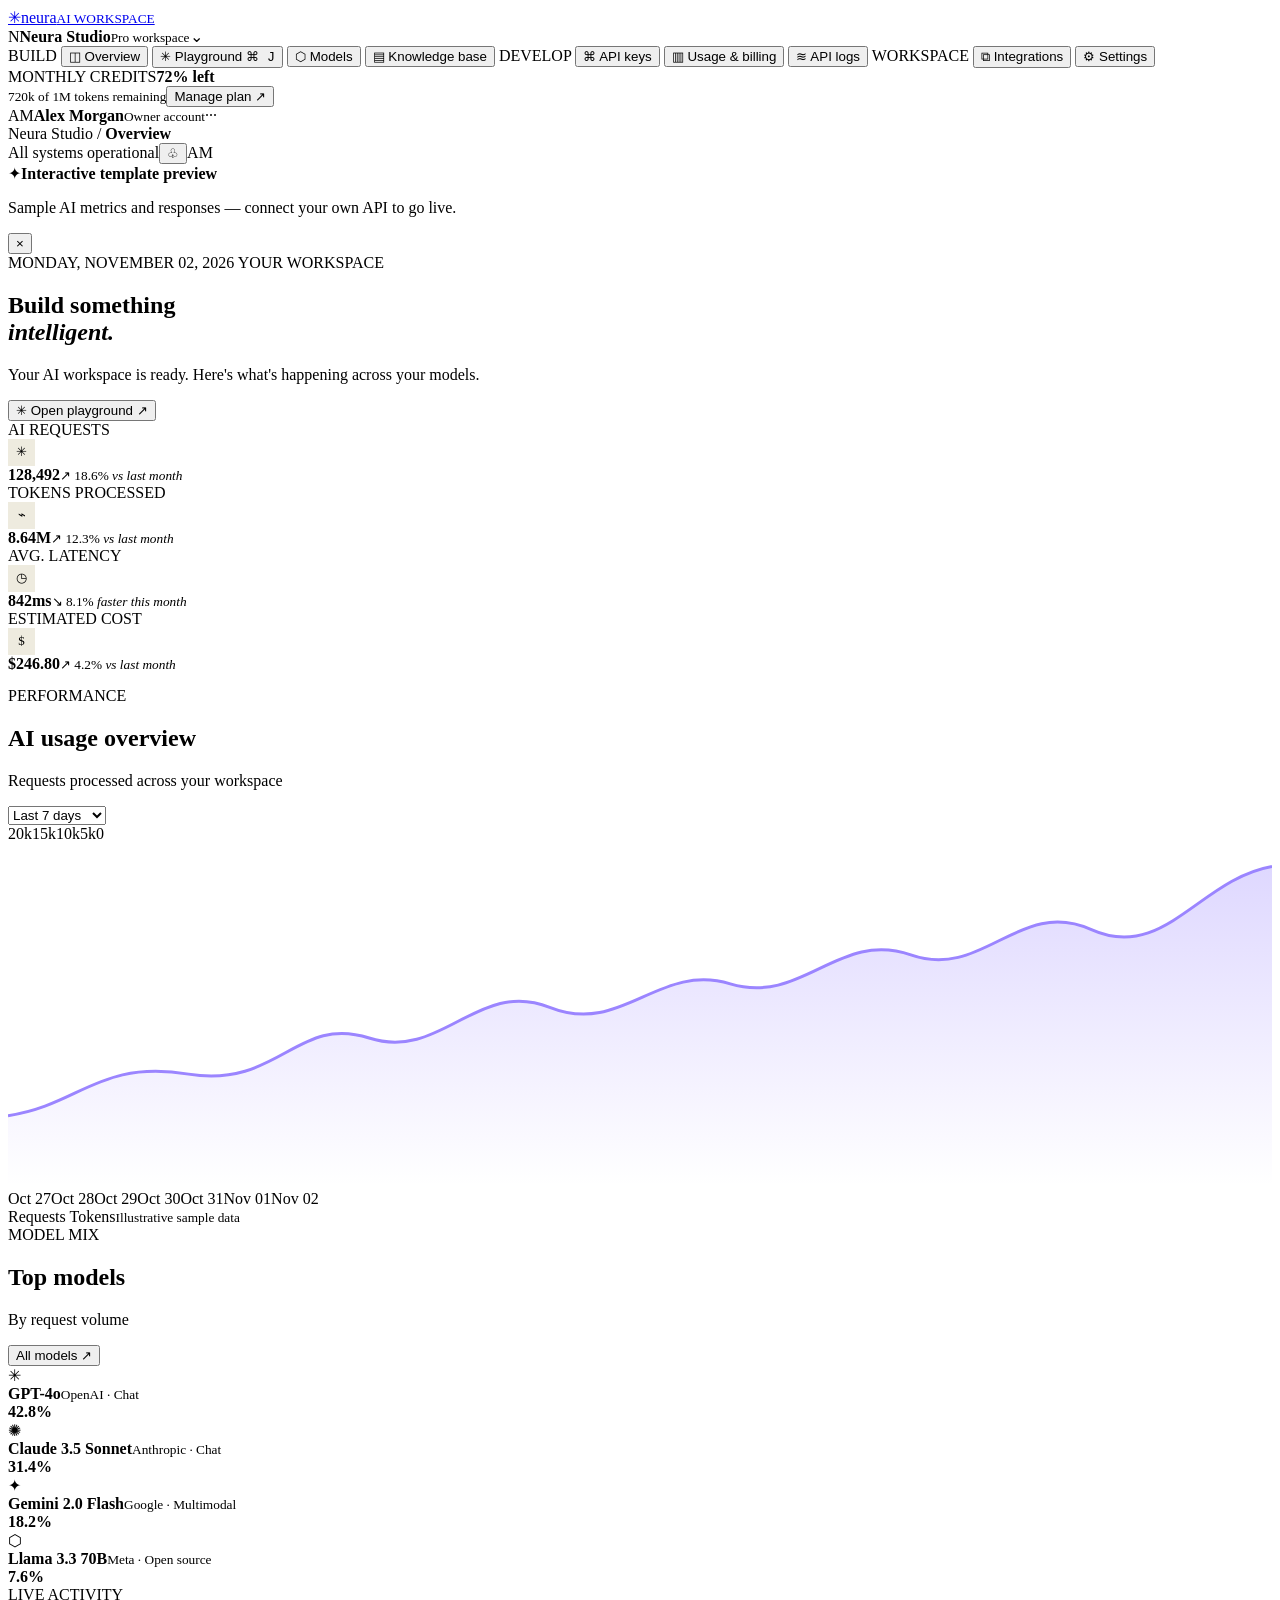
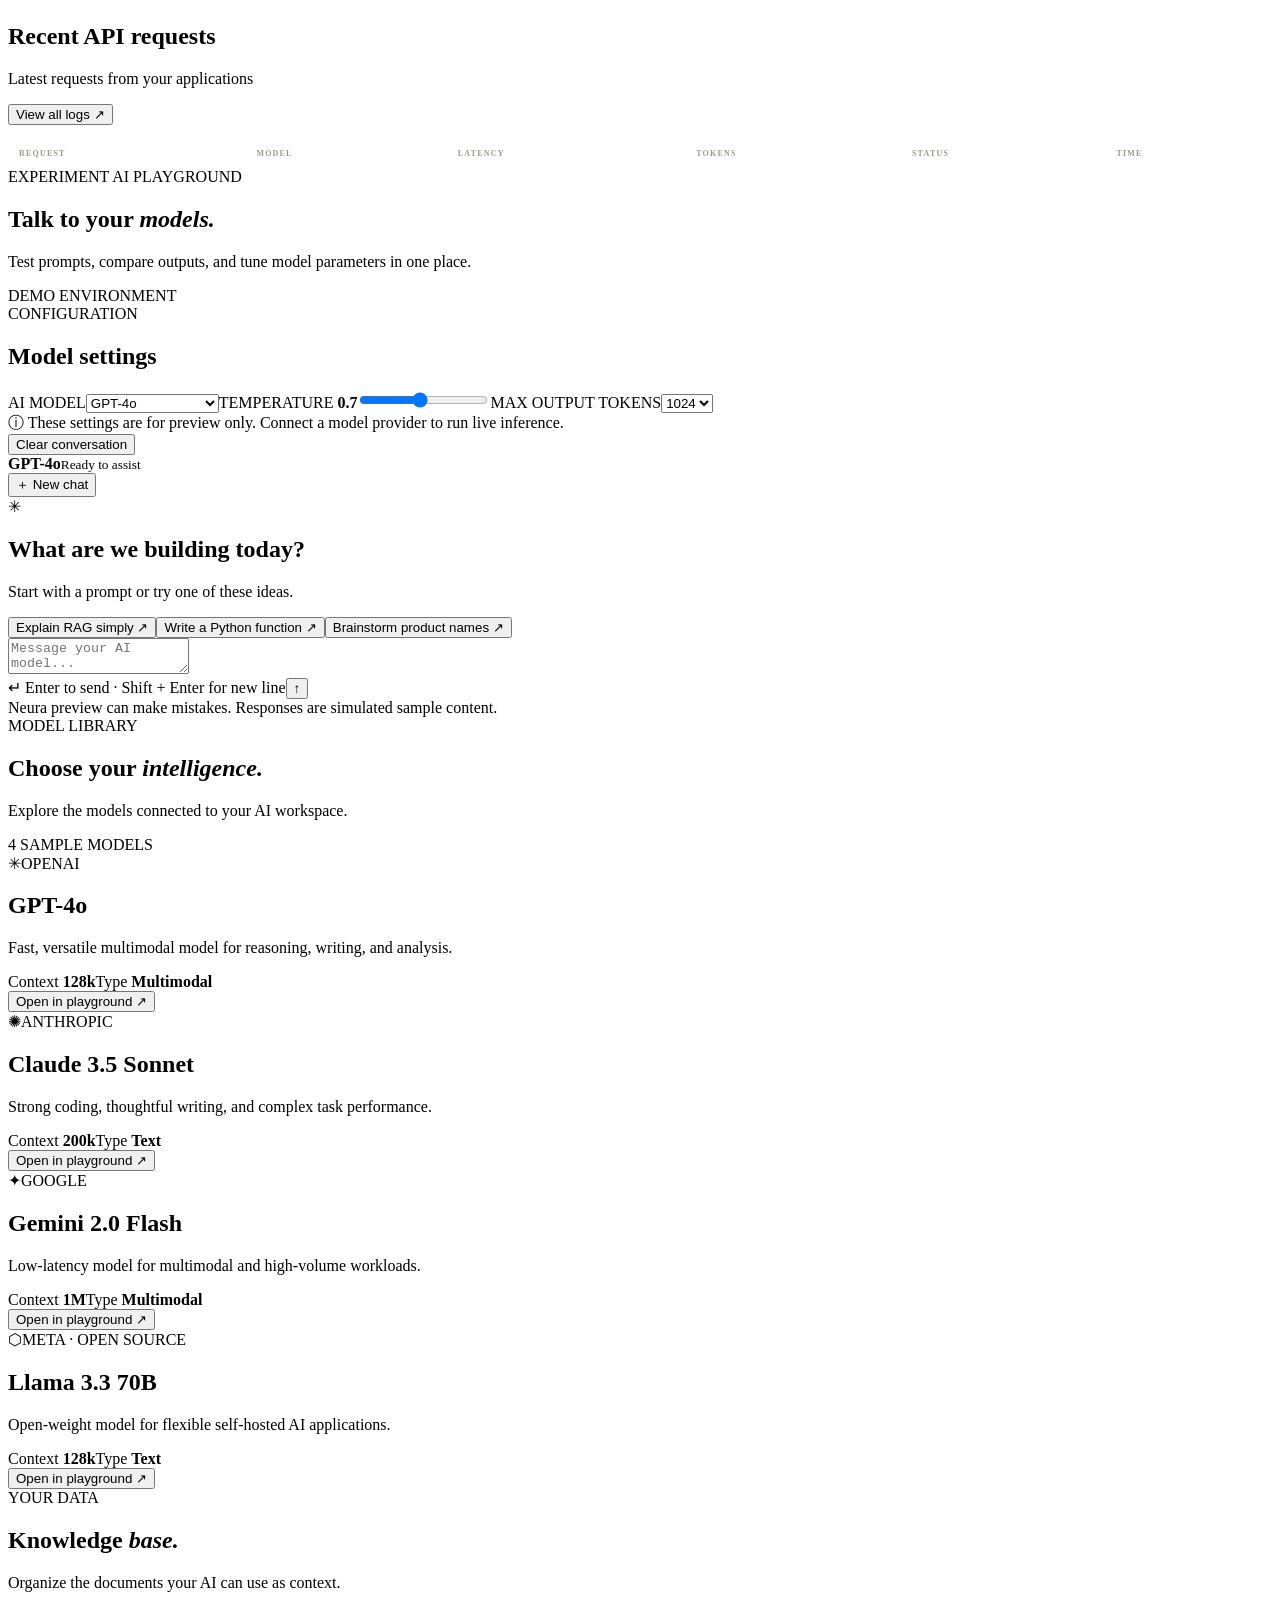
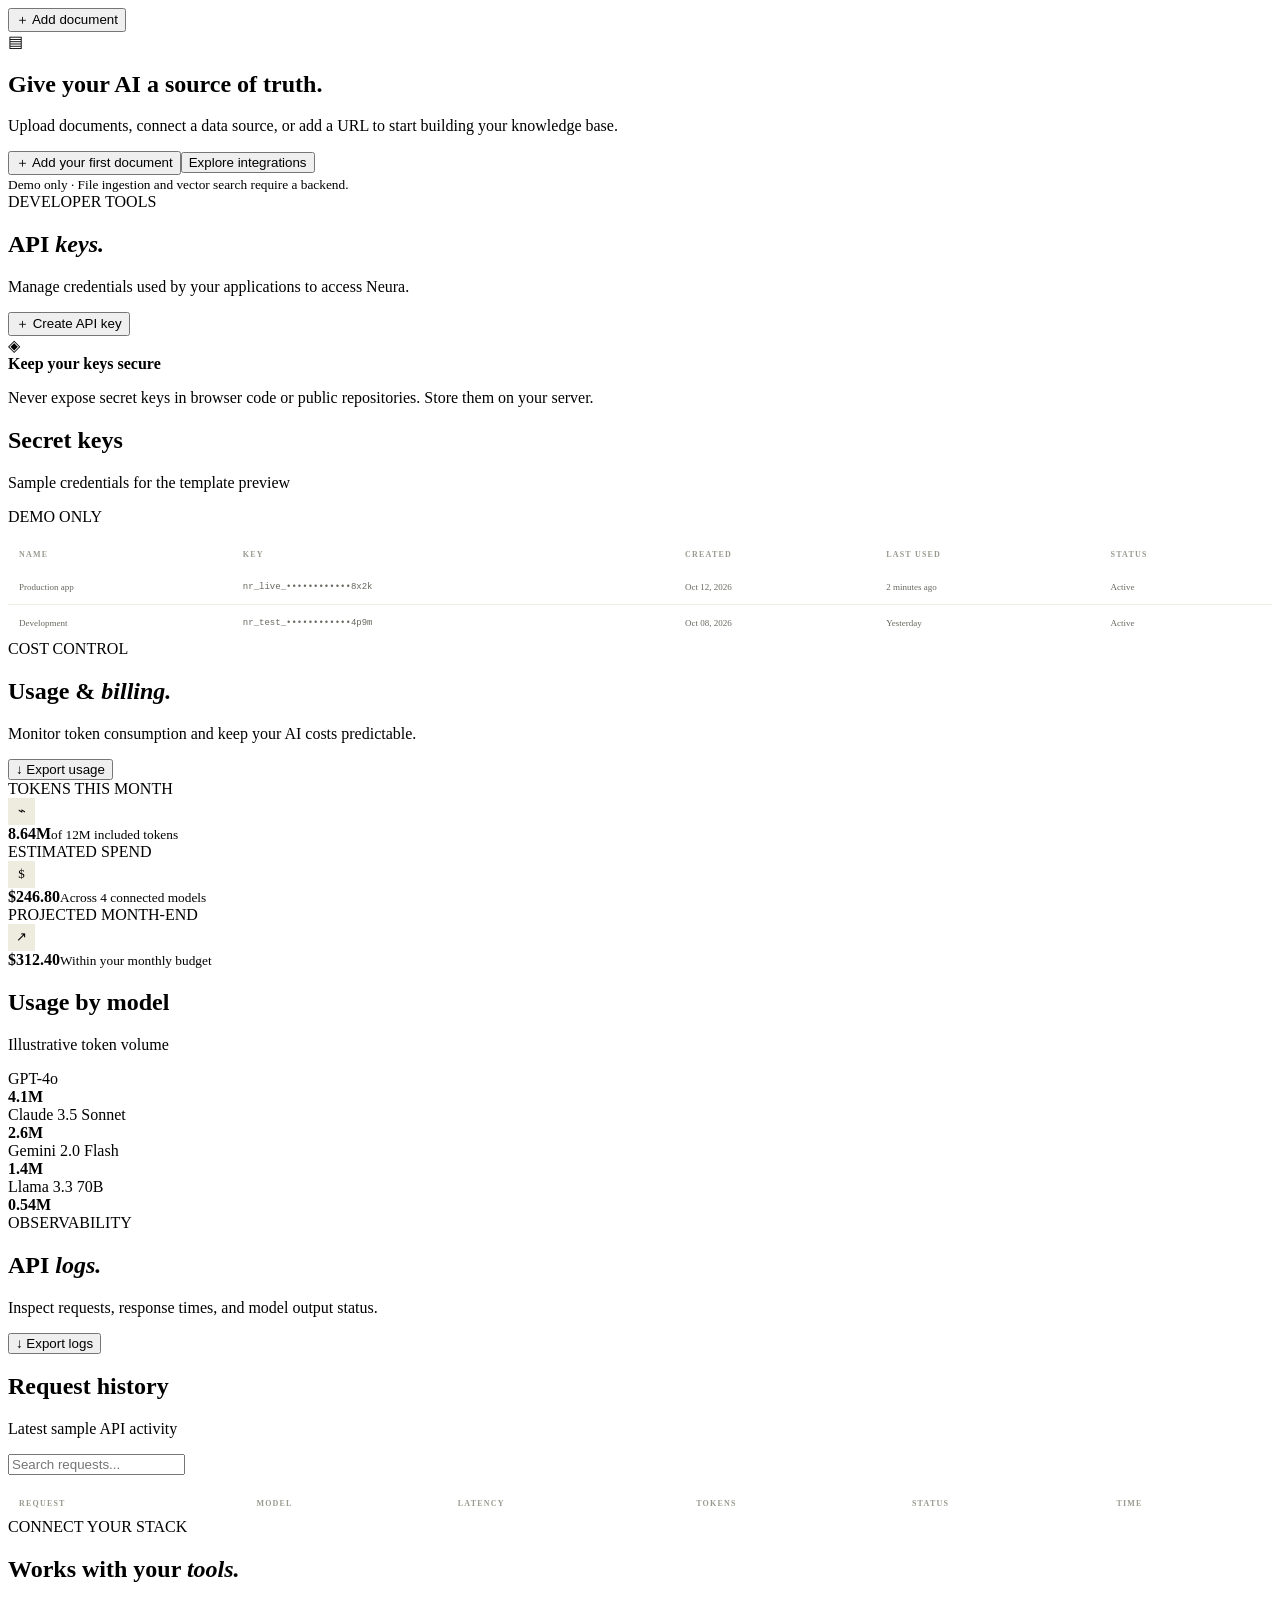
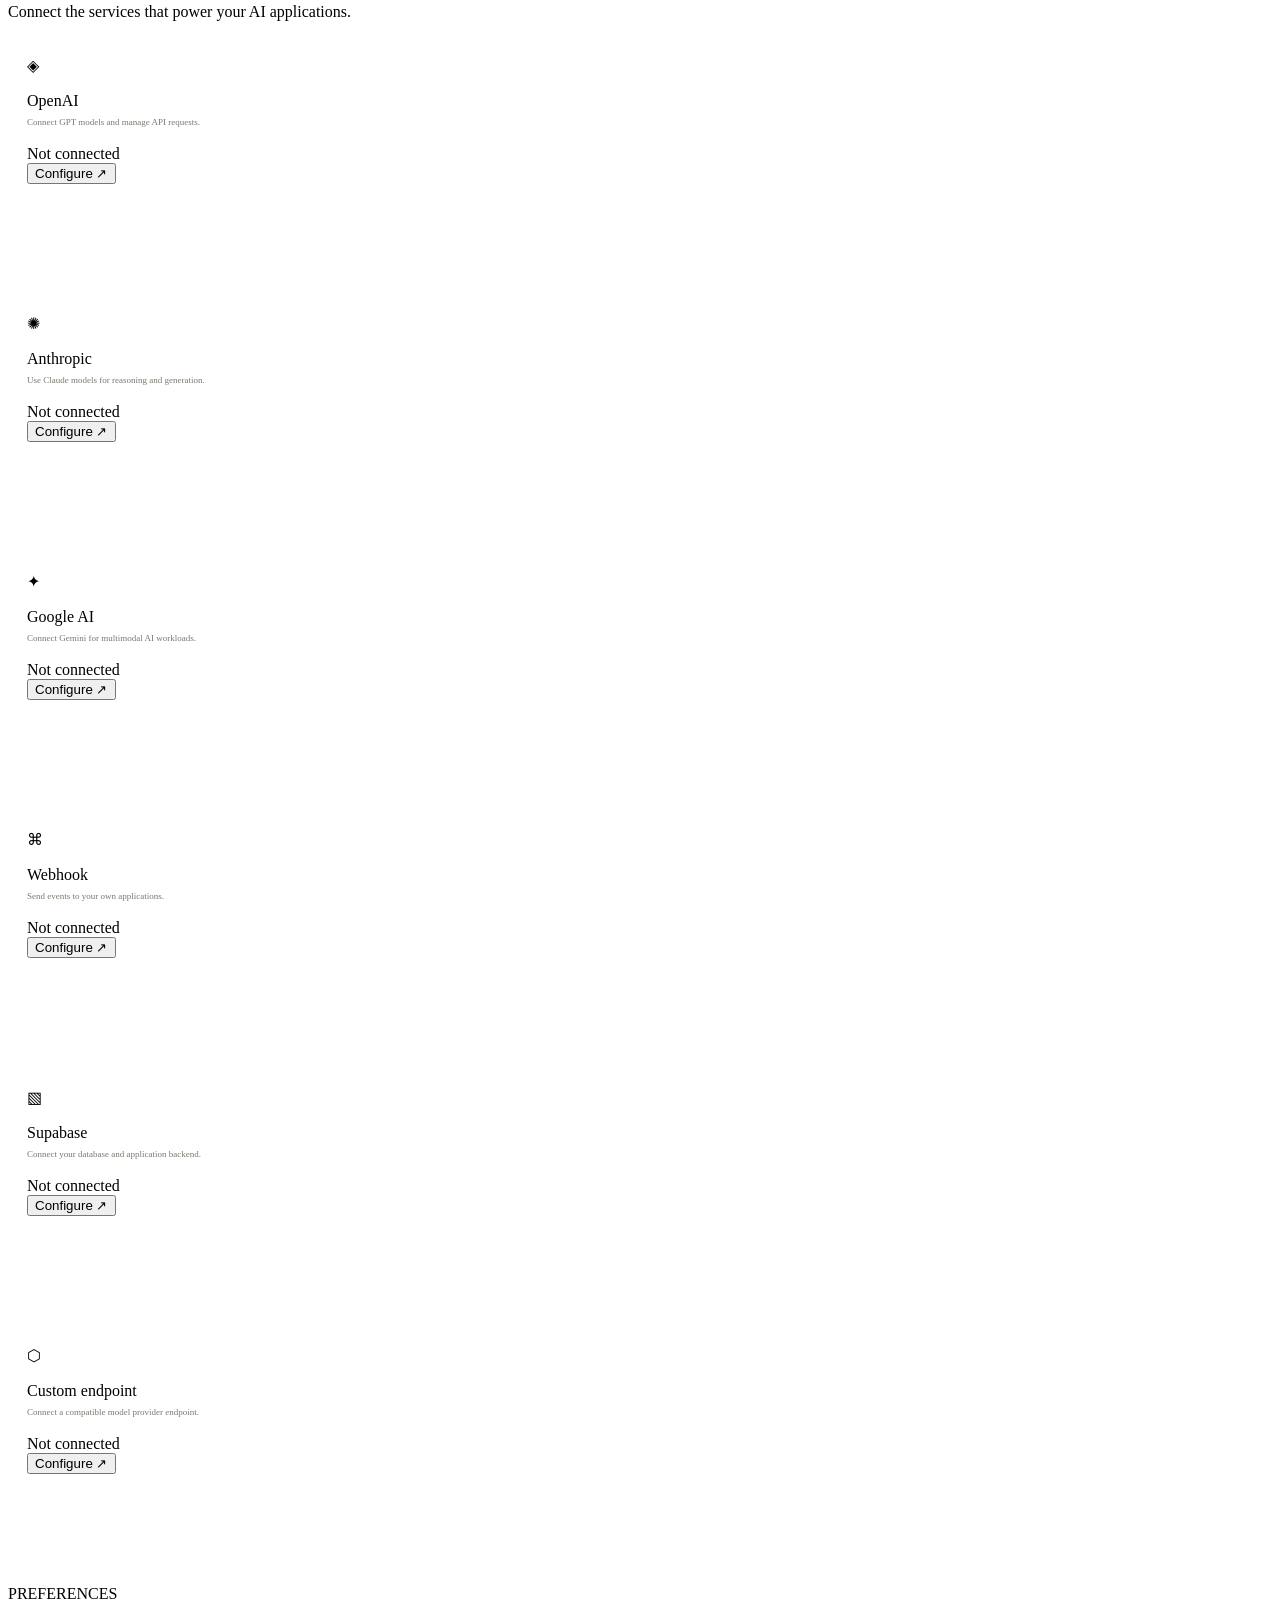
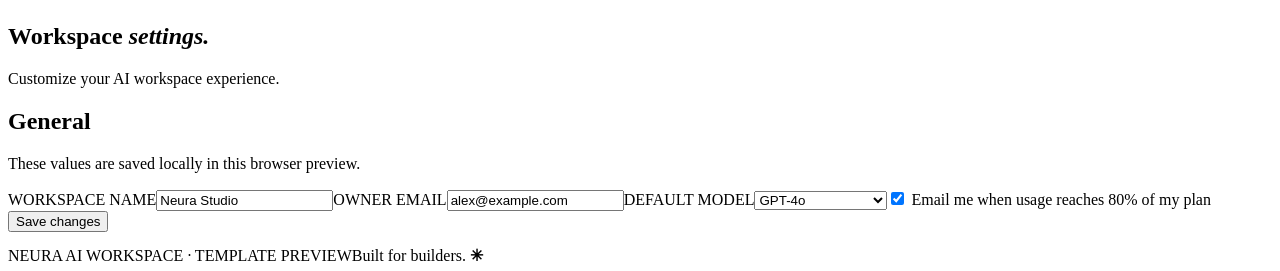
==== commit febefe23: "Redesign Neura dashboard as an AI product workspace" ====
--- a/admin/index.html
+++ b/admin/index.html
@@ -1,46 +1,71 @@
 <!doctype html>
 <html lang="en">
-<head><meta charset="utf-8"><meta name="viewport" content="width=device-width,initial-scale=1"><meta name="description" content="Neura admin dashboard template preview"><meta name="theme-color" content="#f4f1e9"><title>Neura — Workspace dashboard</title><link rel="stylesheet" href="../assets/css/styles.css"><link rel="stylesheet" href="admin.css"></head>
-<body class="admin-body">
-<div class="admin-shell">
-<aside class="admin-sidebar" id="admin-sidebar">
- <a class="admin-brand" href="../index.html"><span class="brand-mark">✦</span><span>NEURA<small>WORKSPACE ADMIN</small></span></a>
- <div class="workspace-switch"><span class="workspace-symbol">N</span><span><b>Neura Studio</b><small>Free workspace</small></span><span class="switch-caret">⌄</span></div>
- <nav class="admin-nav" aria-label="Dashboard navigation">
-  <small class="nav-caption">WORKSPACE</small>
-  <button class="nav-link active" data-view="overview"><span>▦</span> Overview</button>
-  <button class="nav-link" data-view="customers"><span>♙</span> Customers <i>248</i></button>
-  <button class="nav-link" data-view="plans"><span>▤</span> Plans & billing</button>
-  <button class="nav-link" data-view="activity"><span>✳</span> AI activity</button>
-  <small class="nav-caption">MANAGEMENT</small>
-  <button class="nav-link" data-view="inbox"><span>✉</span> Inbox <i class="nav-count">3</i></button>
-  <button class="nav-link" data-view="integrations"><span>⌘</span> Integrations</button>
-  <button class="nav-link" data-view="settings"><span>⚙</span> Settings</button>
+<head>
+<meta charset="utf-8"><meta name="viewport" content="width=device-width,initial-scale=1">
+<meta name="description" content="Neura AI workspace dashboard template preview"><meta name="theme-color" content="#090b14">
+<title>Neura AI — Overview</title>
+<link rel="preconnect" href="https://fonts.googleapis.com"><link rel="preconnect" href="https://fonts.gstatic.com" crossorigin>
+<link href="https://fonts.googleapis.com/css2?family=DM+Mono:wght@400;500&family=DM+Sans:wght@400;500;600;700&family=Space+Grotesk:wght@400;500;600;700&display=swap" rel="stylesheet">
+<link rel="stylesheet" href="admin.css">
+</head>
+<body>
+<div class="app-shell">
+<aside class="sidebar" id="sidebar">
+ <a class="brand" href="../index.html"><span class="brand-symbol">✳</span><span>neura<small>AI WORKSPACE</small></span></a>
+ <div class="workspace"><span class="workspace-icon">N</span><span><b>Neura Studio</b><small>Pro workspace</small></span><span class="chevron">⌄</span></div>
+ <nav class="nav" aria-label="Main navigation">
+  <span class="nav-label">BUILD</span>
+  <button class="nav-item active" data-view="overview"><span>◫</span> Overview</button>
+  <button class="nav-item" data-view="playground"><span>✳</span> Playground <kbd>⌘ J</kbd></button>
+  <button class="nav-item" data-view="models"><span>⬡</span> Models</button>
+  <button class="nav-item" data-view="knowledge"><span>▤</span> Knowledge base</button>
+  <span class="nav-label">DEVELOP</span>
+  <button class="nav-item" data-view="api"><span>⌘</span> API keys</button>
+  <button class="nav-item" data-view="usage"><span>▥</span> Usage & billing</button>
+  <button class="nav-item" data-view="logs"><span>≋</span> API logs</button>
+  <span class="nav-label">WORKSPACE</span>
+  <button class="nav-item" data-view="integrations"><span>⧉</span> Integrations</button>
+  <button class="nav-item" data-view="settings"><span>⚙</span> Settings</button>
  </nav>
- <div class="sidebar-bottom"><a href="../DOCUMENTATION.md">↗ Template documentation</a><div class="profile-chip"><span class="profile-avatar">AM</span><span><b>Alex Morgan</b><small>Workspace owner</small></span><span class="profile-more">···</span></div></div>
+ <div class="sidebar-bottom"><div class="credits"><div><span>MONTHLY CREDITS</span><b>72% left</b></div><div class="progress"><i></i></div><small>720k of 1M tokens remaining</small><button data-view="usage">Manage plan ↗</button></div>
+ <div class="user-profile"><span class="avatar">AM</span><span><b>Alex Morgan</b><small>Owner account</small></span><span class="more">···</span></div></div>
 </aside>
-<main class="admin-main">
- <header class="admin-topbar"><button class="mobile-menu" id="mobile-menu" aria-label="Open navigation">☰</button><div class="breadcrumbs">Workspace <span>/</span> <b id="current-section">Overview</b></div><div class="top-actions"><span class="demo-indicator"><i></i> PREVIEW DATA</span><a href="../index.html">View website ↗</a></div></header>
- <div class="preview-notice"><b>Template preview</b><span>Sample records are shown. Connect your own backend before using real customer data.</span><button aria-label="Dismiss notice" id="dismiss-notice">×</button></div>
- <section class="admin-view active" id="overview">
-  <div class="admin-heading"><div><span class="eyebrow"><i></i> MONDAY, NOVEMBER 2, 2026</span><h1>Your workspace,<br><em>at a glance.</em></h1><p>A little overview of what's happening with Neura today.</p></div><button class="admin-button" id="export-overview">↓ Export report</button></div>
-  <div class="metric-grid">
-   <article class="metric-card"><div><small>ACTIVE CUSTOMERS</small><span class="metric-icon">♙</span></div><strong>2,480</strong><p class="positive">↗ 12.8% <span>vs last month</span></p><div class="mini-bars"><i style="height:35%"></i><i style="height:48%"></i><i style="height:41%"></i><i style="height:65%"></i><i style="height:58%"></i><i style="height:80%"></i><i style="height:100%"></i></div></article>
-   <article class="metric-card"><div><small>MONTHLY REVENUE</small><span class="metric-icon">↗</span></div><strong>$18,420</strong><p class="positive">↗ 8.2% <span>vs last month</span></p><div class="mini-bars orange"><i style="height:30%"></i><i style="height:40%"></i><i style="height:37%"></i><i style="height:59%"></i><i style="height:52%"></i><i style="height:75%"></i><i style="height:100%"></i></div></article>
-   <article class="metric-card"><div><small>AI REQUESTS</small><span class="metric-icon">✳</span></div><strong>84.2k</strong><p class="positive">↗ 18.4% <span>vs last month</span></p><div class="mini-bars green"><i style="height:28%"></i><i style="height:43%"></i><i style="height:38%"></i><i style="height:64%"></i><i style="height:69%"></i><i style="height:78%"></i><i style="height:100%"></i></div></article>
-   <article class="metric-card"><div><small>CHURN RATE</small><span class="metric-icon">⌁</span></div><strong>2.4%</strong><p class="positive">↓ 0.6% <span>vs last month</span></p><div class="mini-bars muted-bars"><i style="height:100%"></i><i style="height:82%"></i><i style="height:90%"></i><i style="height:68%"></i><i style="height:60%"></i><i style="height:48%"></i><i style="height:38%"></i></div></article>
+<main class="main">
+ <header class="topbar"><button class="mobile-menu" id="mobile-menu" aria-label="Open navigation">☰</button><div class="crumb">Neura Studio <span>/</span> <b id="section-name">Overview</b></div><div class="topbar-actions"><span class="system-status"><i></i> All systems operational</span><button class="icon-button" aria-label="Notifications">♧<i></i></button><span class="top-avatar">AM</span></div></header>
+ <div class="demo-banner" id="demo-banner"><span>✦</span><b>Interactive template preview</b><p>Sample AI metrics and responses — connect your own API to go live.</p><button id="dismiss-banner" aria-label="Dismiss">×</button></div>
+
+ <section class="view active" id="overview">
+  <div class="page-heading"><div><span class="overline">MONDAY, NOVEMBER 02, 2026 <i></i> YOUR WORKSPACE</span><h1>Build something<br><em>intelligent.</em></h1><p>Your AI workspace is ready. Here's what's happening across your models.</p></div><button class="primary-button" data-view="playground">✳ Open playground <span>↗</span></button></div>
+  <div class="metrics">
+   <article class="metric"><div class="metric-top"><span>AI REQUESTS</span><span class="metric-icon purple">✳</span></div><strong>128,492</strong><small class="up">↗ 18.6% <i>vs last month</i></small><div class="sparkline purple-line"><i style="height:28%"></i><i style="height:40%"></i><i style="height:35%"></i><i style="height:58%"></i><i style="height:52%"></i><i style="height:77%"></i><i style="height:100%"></i></div></article>
+   <article class="metric"><div class="metric-top"><span>TOKENS PROCESSED</span><span class="metric-icon cyan">⌁</span></div><strong>8.64M</strong><small class="up">↗ 12.3% <i>vs last month</i></small><div class="sparkline cyan-line"><i style="height:35%"></i><i style="height:30%"></i><i style="height:53%"></i><i style="height:48%"></i><i style="height:72%"></i><i style="height:66%"></i><i style="height:100%"></i></div></article>
+   <article class="metric"><div class="metric-top"><span>AVG. LATENCY</span><span class="metric-icon green">◷</span></div><strong>842<span class="unit">ms</span></strong><small class="up">↘ 8.1% <i>faster this month</i></small><div class="sparkline green-line"><i style="height:100%"></i><i style="height:86%"></i><i style="height:91%"></i><i style="height:68%"></i><i style="height:72%"></i><i style="height:53%"></i><i style="height:39%"></i></div></article>
+   <article class="metric"><div class="metric-top"><span>ESTIMATED COST</span><span class="metric-icon orange">$</span></div><strong>$246.80</strong><small class="up">↗ 4.2% <i>vs last month</i></small><div class="sparkline orange-line"><i style="height:28%"></i><i style="height:42%"></i><i style="height:38%"></i><i style="height:54%"></i><i style="height:61%"></i><i style="height:74%"></i><i style="height:100%"></i></div></article>
   </div>
-  <div class="dashboard-grid">
-   <article class="admin-panel revenue-panel"><div class="panel-heading"><div><span class="panel-kicker">REVENUE</span><h2>Growth over time</h2><p>Monthly recurring revenue · 2026</p></div><select aria-label="Revenue period" id="revenue-period"><option>Last 7 months</option><option>Last 30 days</option><option>This year</option></select></div><div class="chart-wrap"><div class="chart-y"><span>$20k</span><span>$15k</span><span>$10k</span><span>$5k</span><span>$0</span></div><div class="revenue-chart"><div class="chart-gridlines"><i></i><i></i><i></i><i></i><i></i></div><div class="chart-columns"><span style="height:32%"></span><span style="height:42%"></span><span style="height:39%"></span><span style="height:56%"></span><span style="height:53%"></span><span style="height:76%"></span><span class="bar-current" style="height:94%"></span></div></div></div><div class="chart-months"><span>May</span><span>Jun</span><span>Jul</span><span>Aug</span><span>Sep</span><span>Oct</span><span>Nov</span></div></article>
-   <article class="admin-panel plan-panel"><div class="panel-heading"><div><span class="panel-kicker">SUBSCRIPTIONS</span><h2>Plan mix</h2><p>1,842 active subscribers</p></div><button class="text-action" data-open-view="plans">View plans ↗</button></div><div class="plan-visual"><div class="plan-donut"><div><b>1,842</b><small>SUBSCRIBERS</small></div></div></div><div class="plan-legend"><div><i class="dot starter"></i><span>Starter</span><b>42%</b></div><div><i class="dot pro"></i><span>Pro</span><b>38%</b></div><div><i class="dot team"></i><span>Team</span><b>20%</b></div></div></article>
+  <div class="content-grid">
+   <article class="panel usage-panel"><div class="panel-head"><div><span class="overline">PERFORMANCE</span><h2>AI usage overview</h2><p>Requests processed across your workspace</p></div><select id="chart-period" aria-label="Chart period"><option>Last 7 days</option><option>Last 30 days</option><option>Last 90 days</option></select></div><div class="chart"><div class="y-axis"><span>20k</span><span>15k</span><span>10k</span><span>5k</span><span>0</span></div><div class="chart-area"><div class="grid-lines"><i></i><i></i><i></i><i></i><i></i></div><svg viewBox="0 0 700 190" preserveAspectRatio="none" role="img" aria-label="AI requests trend line"><defs><linearGradient id="area-fill" x1="0" x2="0" y1="0" y2="1"><stop offset="0" stop-color="#8b73ff" stop-opacity=".28"/><stop offset="1" stop-color="#8b73ff" stop-opacity="0"/></linearGradient></defs><path d="M0 151 C40 145 50 120 100 128 S160 95 200 108 S260 75 300 91 S360 66 400 78 S460 48 500 62 S560 30 600 48 S660 20 700 13 L700 190 L0 190Z" fill="url(#area-fill)"/><path d="M0 151 C40 145 50 120 100 128 S160 95 200 108 S260 75 300 91 S360 66 400 78 S460 48 500 62 S560 30 600 48 S660 20 700 13" fill="none" stroke="#9b85ff" stroke-width="3" vector-effect="non-scaling-stroke"/></svg></div></div><div class="x-axis"><span>Oct 27</span><span>Oct 28</span><span>Oct 29</span><span>Oct 30</span><span>Oct 31</span><span>Nov 01</span><span>Nov 02</span></div><div class="chart-legend"><span><i class="legend-purple"></i> Requests</span><span><i class="legend-cyan"></i> Tokens</span><small>Illustrative sample data</small></div></article>
+   <article class="panel models-panel"><div class="panel-head"><div><span class="overline">MODEL MIX</span><h2>Top models</h2><p>By request volume</p></div><button class="text-button" data-view="models">All models ↗</button></div><div class="model-list"><div class="model-row"><span class="model-logo logo-openai">✳</span><div><b>GPT-4o</b><small>OpenAI · Chat</small></div><strong>42.8%<i style="width:82%"></i></strong></div><div class="model-row"><span class="model-logo logo-claude">✺</span><div><b>Claude 3.5 Sonnet</b><small>Anthropic · Chat</small></div><strong>31.4%<i style="width:61%"></i></strong></div><div class="model-row"><span class="model-logo logo-gemini">✦</span><div><b>Gemini 2.0 Flash</b><small>Google · Multimodal</small></div><strong>18.2%<i style="width:36%"></i></strong></div><div class="model-row"><span class="model-logo logo-local">⬡</span><div><b>Llama 3.3 70B</b><small>Meta · Open source</small></div><strong>7.6%<i style="width:16%"></i></strong></div></div></article>
   </div>
-  <article class="admin-panel recent-panel"><div class="panel-heading"><div><span class="panel-kicker">LATEST UPDATES</span><h2>Recent activity</h2><p>What's been happening in your workspace</p></div><button class="text-action" data-open-view="customers">All customers ↗</button></div><div class="table-scroll"><table><thead><tr><th>PERSON</th><th>ACTIVITY</th><th>PLAN</th><th>WHEN</th><th>STATUS</th></tr></thead><tbody id="recent-activity"></tbody></table></div></article>
+  <article class="panel requests-panel"><div class="panel-head"><div><span class="overline">LIVE ACTIVITY</span><h2>Recent API requests</h2><p>Latest requests from your applications</p></div><button class="text-button" data-view="logs">View all logs ↗</button></div><div class="table-scroll"><table><thead><tr><th>REQUEST</th><th>MODEL</th><th>LATENCY</th><th>TOKENS</th><th>STATUS</th><th>TIME</th></tr></thead><tbody id="recent-requests"></tbody></table></div></article>
  </section>
- <section class="admin-view" id="customers"><div class="admin-heading compact"><div><span class="eyebrow">PEOPLE & ACCESS</span><h1>Customers.</h1><p>Browse and search your customer list.</p></div><button class="admin-button" id="invite-customer">＋ Invite customer</button></div><article class="admin-panel"><div class="panel-heading"><div><h2>All customers</h2><p>Example records for the template preview</p></div><input class="table-search" id="customer-search" type="search" placeholder="Search name or email…"></div><div class="table-scroll"><table><thead><tr><th>CUSTOMER</th><th>EMAIL</th><th>PLAN</th><th>JOINED</th><th>STATUS</th></tr></thead><tbody id="customer-table"></tbody></table></div></article></section>
- <section class="admin-view" id="plans"><div class="admin-heading compact"><div><span class="eyebrow">BILLING OVERVIEW</span><h1>Plans & billing.</h1><p>A simple view of subscriptions and billing health.</p></div><button class="admin-button" id="export-plans">↓ Export plans</button></div><div class="metric-grid three"><article class="metric-card"><small>ACTIVE SUBSCRIPTIONS</small><strong>1,842</strong><p class="positive">Across all plans</p></article><article class="metric-card"><small>TRIAL ACCOUNTS</small><strong>126</strong><p class="neutral">Currently exploring</p></article><article class="metric-card"><small>PAYMENTS TO REVIEW</small><strong>18</strong><p class="attention">Needs attention</p></article></div><article class="admin-panel recent-panel"><div class="panel-heading"><div><h2>Recent subscriptions</h2><p>Illustrative billing records</p></div></div><div class="table-scroll"><table><thead><tr><th>CUSTOMER</th><th>PLAN</th><th>PRICE</th><th>NEXT BILLING</th><th>STATUS</th></tr></thead><tbody id="plan-table"></tbody></table></div></article></section>
- <section class="admin-view" id="activity"><div class="admin-heading compact"><div><span class="eyebrow">AI WORKSPACE</span><h1>AI activity.</h1><p>Understand how your customers use AI features.</p></div><button class="admin-button" id="export-usage">↓ Export usage</button></div><div class="metric-grid three"><article class="metric-card"><small>REQUESTS TODAY</small><strong>12,804</strong><p class="positive">↗ 9.1% <span>vs yesterday</span></p></article><article class="metric-card"><small>TOKEN VOLUME</small><strong>8.6M</strong><p class="neutral">Input + output tokens</p></article><article class="metric-card"><small>AVERAGE LATENCY</small><strong>840ms</strong><p class="positive">↓ 4.2% <span>vs last week</span></p></article></div><article class="admin-panel usage-panel"><div class="panel-heading"><div><span class="panel-kicker">REQUEST VOLUME</span><h2>Usage through the day</h2><p>Illustrative hourly request activity</p></div><span class="status-pill"><i></i> Sample data</span></div><div class="usage-bars" aria-label="Bar chart showing sample hourly AI request volume"><i style="height:32%"></i><i style="height:45%"></i><i style="height:40%"></i><i style="height:59%"></i><i style="height:52%"></i><i style="height:74%"></i><i style="height:66%"></i><i style="height:87%"></i><i style="height:71%"></i><i style="height:95%"></i><i style="height:82%"></i><i style="height:100%"></i></div><div class="usage-labels"><span>8 AM</span><span>10 AM</span><span>12 PM</span><span>2 PM</span><span>4 PM</span><span>6 PM</span><span>8 PM</span></div></article></section>
- <section class="admin-view" id="inbox"><div class="admin-heading compact"><div><span class="eyebrow">CUSTOMER SUPPORT</span><h1>Your inbox.</h1><p>Contact form messages collected by your website.</p></div></div><div class="inbox-list" id="inbox-list"></div></section>
- <section class="admin-view" id="integrations"><div class="admin-heading compact"><div><span class="eyebrow">CONNECTED SERVICES</span><h1>Integrations.</h1><p>Example connection cards for common SaaS services.</p></div></div><div class="integration-grid"><article class="integration-card"><span class="integration-symbol">✉</span><div><h2>Email delivery</h2><p>Send product updates and transactional messages.</p></div><span class="connection-state">Not connected</span><button class="text-action integration-demo">Configure ↗</button></article><article class="integration-card"><span class="integration-symbol">▤</span><div><h2>Payments</h2><p>Connect a hosted checkout and billing provider.</p></div><span class="connection-state">Not connected</span><button class="text-action integration-demo">Configure ↗</button></article><article class="integration-card"><span class="integration-symbol">⌘</span><div><h2>Automation</h2><p>Connect workflows to the tools your team uses.</p></div><span class="connection-state">Not connected</span><button class="text-action integration-demo">Configure ↗</button></article></div></section>
- <section class="admin-view" id="settings"><div class="admin-heading compact"><div><span class="eyebrow">WORKSPACE PREFERENCES</span><h1>Settings.</h1><p>Update the basic details for this workspace preview.</p></div><button class="admin-button" id="save-settings">Save settings</button></div><article class="admin-panel settings-form"><h2>Workspace profile</h2><p>These sample settings are saved in your current browser only.</p><label>Workspace name<input id="workspace-name" value="Neura Studio"></label><label>Support email<input id="support-email" type="email" value="hello@example.com"></label><label>Timezone<select id="workspace-timezone"><option>Asia/Manila</option><option>UTC</option><option>America/Los_Angeles</option></select></label><label class="setting-check"><input type="checkbox" id="email-notifications" checked> Email notifications</label><label class="setting-check"><input type="checkbox" id="weekly-summary" checked> Weekly workspace summary</label><p id="settings-feedback" aria-live="polite"></p></article></section>
- <footer class="admin-footer"><span>NEURA WORKSPACE · HTML DASHBOARD TEMPLATE</span><span>Designed by Universe404 Dev</span></footer>
-</main></div><script src="admin.js"></script></body></html>+
+ <section class="view" id="playground"><div class="page-heading compact"><div><span class="overline">EXPERIMENT <i></i> AI PLAYGROUND</span><h1>Talk to your <em>models.</em></h1><p>Test prompts, compare outputs, and tune model parameters in one place.</p></div><span class="sample-tag">DEMO ENVIRONMENT</span></div><div class="playground-layout"><aside class="panel model-settings"><span class="overline">CONFIGURATION</span><h2>Model settings</h2><label>AI MODEL<select id="play-model"><option>GPT-4o</option><option>Claude 3.5 Sonnet</option><option>Gemini 2.0 Flash</option><option>Llama 3.3 70B</option></select></label><label>TEMPERATURE <b id="temp-value">0.7</b><input id="temperature" type="range" min="0" max="1.5" step=".1" value=".7"></label><label>MAX OUTPUT TOKENS<select id="max-tokens"><option>1024</option><option>2048</option><option>4096</option></select></label><div class="setting-note"><span>ⓘ</span> These settings are for preview only. Connect a model provider to run live inference.</div><button class="secondary-button full" id="clear-chat">Clear conversation</button></aside><div class="panel chat-panel"><div class="chat-head"><div><span class="online-dot"></span><b id="chat-model-name">GPT-4o</b><small>Ready to assist</small></div><button class="text-button" id="new-chat">＋ New chat</button></div><div class="chat-messages" id="chat-messages"><div class="welcome-state"><span class="welcome-icon">✳</span><h2>What are we building today?</h2><p>Start with a prompt or try one of these ideas.</p><div class="prompt-suggestions"><button data-prompt="Explain retrieval augmented generation in simple terms.">Explain RAG simply <span>↗</span></button><button data-prompt="Write a Python function that summarizes a list of customer feedback.">Write a Python function <span>↗</span></button><button data-prompt="Give me five creative names for an AI productivity app.">Brainstorm product names <span>↗</span></button></div></div></div><form class="prompt-form" id="prompt-form"><textarea id="prompt-input" rows="2" placeholder="Message your AI model..." aria-label="Message your AI model"></textarea><div class="composer-bottom"><span>↵ Enter to send · Shift + Enter for new line</span><button class="send-button" type="submit" aria-label="Send message">↑</button></div></form><div class="chat-disclaimer">Neura preview can make mistakes. Responses are simulated sample content.</div></div></div></section>
+
+ <section class="view" id="models"><div class="page-heading compact"><div><span class="overline">MODEL LIBRARY</span><h1>Choose your <em>intelligence.</em></h1><p>Explore the models connected to your AI workspace.</p></div><span class="sample-tag">4 SAMPLE MODELS</span></div><div class="model-cards"><article class="panel model-card"><span class="model-logo logo-openai">✳</span><span class="provider-pill">OPENAI</span><h2>GPT-4o</h2><p>Fast, versatile multimodal model for reasoning, writing, and analysis.</p><div class="model-meta"><span>Context <b>128k</b></span><span>Type <b>Multimodal</b></span></div><button class="secondary-button" data-use-model="GPT-4o">Open in playground ↗</button></article><article class="panel model-card"><span class="model-logo logo-claude">✺</span><span class="provider-pill">ANTHROPIC</span><h2>Claude 3.5 Sonnet</h2><p>Strong coding, thoughtful writing, and complex task performance.</p><div class="model-meta"><span>Context <b>200k</b></span><span>Type <b>Text</b></span></div><button class="secondary-button" data-use-model="Claude 3.5 Sonnet">Open in playground ↗</button></article><article class="panel model-card"><span class="model-logo logo-gemini">✦</span><span class="provider-pill">GOOGLE</span><h2>Gemini 2.0 Flash</h2><p>Low-latency model for multimodal and high-volume workloads.</p><div class="model-meta"><span>Context <b>1M</b></span><span>Type <b>Multimodal</b></span></div><button class="secondary-button" data-use-model="Gemini 2.0 Flash">Open in playground ↗</button></article><article class="panel model-card"><span class="model-logo logo-local">⬡</span><span class="provider-pill">META · OPEN SOURCE</span><h2>Llama 3.3 70B</h2><p>Open-weight model for flexible self-hosted AI applications.</p><div class="model-meta"><span>Context <b>128k</b></span><span>Type <b>Text</b></span></div><button class="secondary-button" data-use-model="Llama 3.3 70B">Open in playground ↗</button></article></div></section>
+
+ <section class="view" id="knowledge"><div class="page-heading compact"><div><span class="overline">YOUR DATA</span><h1>Knowledge <em>base.</em></h1><p>Organize the documents your AI can use as context.</p></div><button class="primary-button" id="upload-demo">＋ Add document</button></div><div class="panel empty-knowledge"><span>▤</span><h2>Give your AI a source of truth.</h2><p>Upload documents, connect a data source, or add a URL to start building your knowledge base.</p><div><button class="primary-button" id="upload-demo-2">＋ Add your first document</button><button class="secondary-button" data-view="integrations">Explore integrations</button></div><small>Demo only · File ingestion and vector search require a backend.</small></div></section>
+
+ <section class="view" id="api"><div class="page-heading compact"><div><span class="overline">DEVELOPER TOOLS</span><h1>API <em>keys.</em></h1><p>Manage credentials used by your applications to access Neura.</p></div><button class="primary-button" id="create-key">＋ Create API key</button></div><div class="panel security-note"><span>◈</span><div><b>Keep your keys secure</b><p>Never expose secret keys in browser code or public repositories. Store them on your server.</p></div></div><div class="panel"><div class="panel-head"><div><h2>Secret keys</h2><p>Sample credentials for the template preview</p></div><span class="sample-tag">DEMO ONLY</span></div><div class="table-scroll"><table><thead><tr><th>NAME</th><th>KEY</th><th>CREATED</th><th>LAST USED</th><th>STATUS</th></tr></thead><tbody id="keys-table"><tr><td>Production app</td><td><code>nr_live_••••••••••••8x2k</code></td><td>Oct 12, 2026</td><td>2 minutes ago</td><td><span class="table-status">Active</span></td></tr><tr><td>Development</td><td><code>nr_test_••••••••••••4p9m</code></td><td>Oct 08, 2026</td><td>Yesterday</td><td><span class="table-status">Active</span></td></tr></tbody></table></div></div></section>
+
+ <section class="view" id="usage"><div class="page-heading compact"><div><span class="overline">COST CONTROL</span><h1>Usage & <em>billing.</em></h1><p>Monitor token consumption and keep your AI costs predictable.</p></div><button class="secondary-button" id="export-usage">↓ Export usage</button></div><div class="metrics three"><article class="metric"><div class="metric-top"><span>TOKENS THIS MONTH</span><span class="metric-icon cyan">⌁</span></div><strong>8.64M</strong><small class="muted-text">of 12M included tokens</small><div class="progress wide"><i></i></div></article><article class="metric"><div class="metric-top"><span>ESTIMATED SPEND</span><span class="metric-icon orange">$</span></div><strong>$246.80</strong><small class="muted-text">Across 4 connected models</small></article><article class="metric"><div class="metric-top"><span>PROJECTED MONTH-END</span><span class="metric-icon purple">↗</span></div><strong>$312.40</strong><small class="up">Within your monthly budget</small></article></div><div class="panel"><div class="panel-head"><div><h2>Usage by model</h2><p>Illustrative token volume</p></div></div><div class="usage-breakdown"><div><span>GPT-4o</span><div class="progress"><i style="width:72%"></i></div><b>4.1M</b></div><div><span>Claude 3.5 Sonnet</span><div class="progress"><i style="width:54%"></i></div><b>2.6M</b></div><div><span>Gemini 2.0 Flash</span><div class="progress"><i style="width:31%"></i></div><b>1.4M</b></div><div><span>Llama 3.3 70B</span><div class="progress"><i style="width:12%"></i></div><b>0.54M</b></div></div></div></section>
+
+ <section class="view" id="logs"><div class="page-heading compact"><div><span class="overline">OBSERVABILITY</span><h1>API <em>logs.</em></h1><p>Inspect requests, response times, and model output status.</p></div><button class="secondary-button" id="export-logs">↓ Export logs</button></div><div class="panel"><div class="panel-head"><div><h2>Request history</h2><p>Latest sample API activity</p></div><input class="search-input" id="log-search" placeholder="Search requests..." aria-label="Search API logs"></div><div class="table-scroll"><table><thead><tr><th>REQUEST</th><th>MODEL</th><th>LATENCY</th><th>TOKENS</th><th>STATUS</th><th>TIME</th></tr></thead><tbody id="logs-table"></tbody></table></div></div></section>
+
+ <section class="view" id="integrations"><div class="page-heading compact"><div><span class="overline">CONNECT YOUR STACK</span><h1>Works with your <em>tools.</em></h1><p>Connect the services that power your AI applications.</p></div></div><div class="integration-cards"><article class="panel integration-card"><span class="integration-logo">◈</span><h2>OpenAI</h2><p>Connect GPT models and manage API requests.</p><span class="integration-state">Not connected</span><button class="text-button integration-demo">Configure ↗</button></article><article class="panel integration-card"><span class="integration-logo">✺</span><h2>Anthropic</h2><p>Use Claude models for reasoning and generation.</p><span class="integration-state">Not connected</span><button class="text-button integration-demo">Configure ↗</button></article><article class="panel integration-card"><span class="integration-logo">✦</span><h2>Google AI</h2><p>Connect Gemini for multimodal AI workloads.</p><span class="integration-state">Not connected</span><button class="text-button integration-demo">Configure ↗</button></article><article class="panel integration-card"><span class="integration-logo">⌘</span><h2>Webhook</h2><p>Send events to your own applications.</p><span class="integration-state">Not connected</span><button class="text-button integration-demo">Configure ↗</button></article><article class="panel integration-card"><span class="integration-logo">▧</span><h2>Supabase</h2><p>Connect your database and application backend.</p><span class="integration-state">Not connected</span><button class="text-button integration-demo">Configure ↗</button></article><article class="panel integration-card"><span class="integration-logo">⬡</span><h2>Custom endpoint</h2><p>Connect a compatible model provider endpoint.</p><span class="integration-state">Not connected</span><button class="text-button integration-demo">Configure ↗</button></article></div></section>
+
+ <section class="view" id="settings"><div class="page-heading compact"><div><span class="overline">PREFERENCES</span><h1>Workspace <em>settings.</em></h1><p>Customize your AI workspace experience.</p></div></div><div class="panel settings-panel"><h2>General</h2><p>These values are saved locally in this browser preview.</p><label>WORKSPACE NAME<input id="workspace-name" value="Neura Studio"></label><label>OWNER EMAIL<input id="owner-email" type="email" value="alex@example.com"></label><label>DEFAULT MODEL<select id="default-model"><option>GPT-4o</option><option>Claude 3.5 Sonnet</option><option>Gemini 2.0 Flash</option><option>Llama 3.3 70B</option></select></label><label class="check-label"><input id="email-alerts" type="checkbox" checked> Email me when usage reaches 80% of my plan</label><button class="primary-button" id="save-settings">Save changes</button><p id="settings-feedback" role="status"></p></div></section>
+ <footer class="footer"><span>NEURA AI WORKSPACE <i>·</i> TEMPLATE PREVIEW</span><span>Built for builders. <b>✳</b></span></footer>
+</main>
+</div>
+<script src="admin.js"></script>
+</body></html>
--- a/admin/admin.css
+++ b/admin/admin.css
@@ -0,0 +1,5 @@
+/* Neura admin dashboard — shares the public site's cream / charcoal / orange / lime identity. */
+.admin-body{background:var(--paper);color:var(--ink);font-family:var(--font);min-height:100vh}.admin-shell{min-height:100vh}.admin-sidebar{position:fixed;z-index:20;inset:0 auto 0 0;width:252px;background:#20221d;color:var(--paper);padding:25px 17px 16px;display:flex;flex-direction:column}.admin-brand{display:flex;align-items:center;gap:11px;color:var(--paper);font-size:19px;font-weight:900;letter-spacing:-1px}.admin-brand .brand-mark{flex:none}.admin-brand small{display:block;color:#a7a99d;font-size:8px;letter-spacing:1.8px;margin-top:3px}.workspace-switch{display:flex;align-items:center;gap:10px;margin:35px 0 26px;padding:11px;border:1px solid #494b40;background:#2a2c25}.workspace-symbol{width:30px;height:30px;display:grid;place-items:center;background:var(--lime);color:var(--ink);font:700 15px var(--display)}.workspace-switch b,.workspace-switch small,.profile-chip b,.profile-chip small{display:block}.workspace-switch b{font-size:11px}.workspace-switch small{color:#a7a99d;font-size:9px;margin-top:2px}.switch-caret{margin-left:auto;color:#a7a99d}.nav-caption{display:block;color:#929487;font-size:8px;letter-spacing:1.8px;font-weight:800;margin:18px 10px 9px}.admin-nav{display:grid;gap:3px}.nav-link{width:100%;display:flex;align-items:center;gap:12px;border:0;background:transparent;color:#c5c6bb;text-align:left;padding:11px 12px;font-size:11px;font-weight:700;cursor:pointer;transition:background .18s,color .18s}.nav-link>span{width:17px;text-align:center;font-size:15px}.nav-link:hover{background:#303229;color:white}.nav-link.active{background:var(--accent);color:white}.nav-link i{font-style:normal;margin-left:auto;font-size:9px}.nav-count{background:var(--lime);color:var(--ink);padding:2px 6px}.sidebar-bottom{margin-top:auto}.sidebar-bottom>a{display:block;color:var(--lime);font-size:10px;padding:13px 7px;border-bottom:1px solid #45473d}.profile-chip{display:flex;align-items:center;gap:9px;padding:15px 4px 2px}.profile-avatar{width:30px;height:30px;border-radius:50%;background:#f0b29c;color:#20221d;display:grid;place-items:center;font-size:9px;font-weight:800}.profile-chip b{font-size:10px}.profile-chip small{color:#a7a99d;font-size:8px}.profile-more{margin-left:auto;font-size:20px;color:#a7a99d}.admin-main{margin-left:252px;padding:0 34px 20px;min-height:100vh}.admin-topbar{height:68px;border-bottom:1px solid var(--line);display:flex;align-items:center;justify-content:space-between}.breadcrumbs{font-size:10px;color:#797b70}.breadcrumbs span{padding:0 9px;color:#b0b1a6}.breadcrumbs b{color:var(--ink)}.top-actions{display:flex;align-items:center;gap:20px}.top-actions>a{font-size:10px;font-weight:800;color:var(--ink)}.demo-indicator{font-size:8px;letter-spacing:1px;font-weight:800;color:#77796f}.demo-indicator i,.status-pill i{display:inline-block;width:7px;height:7px;background:#6d9a54;border-radius:50%;margin-right:6px}.mobile-menu{display:none}.preview-notice{display:flex;align-items:center;gap:10px;margin-top:19px;padding:10px 13px;background:#eeecd9;border-left:3px solid var(--accent);font-size:9px;color:#66685f}.preview-notice b{color:var(--ink);white-space:nowrap}.preview-notice button{margin-left:auto;border:0;background:none;color:#77796f;font-size:17px;cursor:pointer}.admin-view{display:none}.admin-view.active{display:block}.admin-heading{display:flex;align-items:end;justify-content:space-between;gap:20px;margin:38px 0 22px}.admin-heading.compact{margin-top:43px}.admin-heading .eyebrow{font-size:8px;letter-spacing:1.7px}.admin-heading h1{font:700 clamp(39px,4vw,58px)/.94 var(--display);letter-spacing:-2px;margin:13px 0 8px}.admin-heading h1 em{color:var(--accent);font-weight:700}.admin-heading p{font-size:11px;color:#77796f;margin:0}.admin-button{border:1px solid var(--ink);background:var(--ink);color:white;padding:12px 15px;font-size:9px;letter-spacing:.6px;font-weight:800;text-transform:uppercase;cursor:pointer;white-space:nowrap;transition:.2s}.admin-button:hover{background:var(--accent);border-color:var(--accent)}.metric-grid{display:grid;grid-template-columns:repeat(4,minmax(0,1fr));gap:12px}.metric-grid.three{grid-template-columns:repeat(3,minmax(0,1fr));margin-bottom:14px}.metric-card{position:relative;min-height:145px;background:var(--white);border:1px solid var(--line);padding:17px 17px 14px;overflow:hidden}.metric-card>div:first-child{display:flex;align-items:center;justify-content:space-between}.metric-card small{font-size:8px;letter-spacing:1.2px;color:#77796f;font-weight:800}.metric-icon{width:27px;height:27px;display:grid;place-items:center;background:#eeebdf;color:var(--accent);font-size:13px}.metric-card>strong{display:block;font:700 29px var(--display);letter-spacing:-.7px;margin:9px 0 1px}.metric-card>p{font-size:9px;margin:0}.metric-card p span{color:#999b8f}.positive{color:#54834c}.neutral{color:#85877c}.attention{color:#c46a43}.mini-bars{position:absolute;right:14px;bottom:15px;height:29px;width:78px;display:flex;align-items:end;gap:4px;opacity:.8}.mini-bars i{flex:1;background:#a7bd75}.mini-bars.orange i{background:var(--accent)}.mini-bars.green i{background:#719b62}.mini-bars.muted-bars i{background:#b7b8a8}.dashboard-grid{display:grid;grid-template-columns:minmax(0,1.55fr) minmax(250px,.85fr);gap:13px;margin-top:13px}.admin-panel{background:var(--white);border:1px solid var(--line);padding:19px 20px}.panel-heading{display:flex;align-items:center;justify-content:space-between;gap:15px}.panel-kicker{font-size:8px;letter-spacing:1.5px;color:var(--accent);font-weight:900}.panel-heading h2,.admin-panel>h2{font:700 21px var(--display);letter-spacing:-.3px;margin:4px 0}.panel-heading p,.admin-panel>p{font-size:9px;color:#85877c;margin:0}.panel-heading select{background:transparent;border:1px solid var(--line);padding:8px;font-size:9px;color:#62645a}.chart-wrap{height:185px;display:flex;gap:12px;margin-top:20px}.chart-y{display:flex;flex-direction:column;justify-content:space-between;padding-bottom:2px;color:#9a9b90;font-size:8px}.revenue-chart{position:relative;flex:1;min-width:0}.chart-gridlines{position:absolute;inset:0;display:flex;flex-direction:column;justify-content:space-between}.chart-gridlines i{border-top:1px solid #e9e6db}.chart-columns{position:absolute;inset:0 9px 0;display:flex;align-items:end;justify-content:space-around;gap:12px}.chart-columns span{position:relative;z-index:1;width:8%;max-width:37px;background:#d9d6c8}.chart-columns span.bar-current{background:var(--accent)}.chart-months{display:flex;justify-content:space-around;padding:9px 0 0 28px;color:#96978c;font-size:8px}.text-action{border:0;background:transparent;color:var(--accent);font-size:9px;font-weight:800;cursor:pointer;white-space:nowrap}.plan-visual{display:grid;place-items:center;padding:12px 0 15px}.plan-donut{width:142px;height:142px;border-radius:50%;display:grid;place-items:center;background:conic-gradient(var(--accent) 0 42%,#b7ce75 42% 80%,#d7d2bf 80% 100%)}.plan-donut>div{width:104px;height:104px;border-radius:50%;background:var(--white);display:grid;align-content:center;text-align:center}.plan-donut b{font:700 24px var(--display)}.plan-donut small{font-size:7px;letter-spacing:1.4px;color:#888a7f}.plan-legend{display:grid;gap:8px}.plan-legend>div{display:flex;align-items:center;gap:8px;font-size:9px;color:#6f7167}.plan-legend b{margin-left:auto;color:var(--ink)}.dot{width:8px;height:8px;border-radius:50%}.dot.starter{background:var(--accent)}.dot.pro{background:#b7ce75}.dot.team{background:#d7d2bf}.recent-panel{margin-top:13px}.table-scroll{overflow-x:auto;margin-top:14px}table{border-collapse:collapse;width:100%;white-space:nowrap}th{text-align:left;padding:10px 11px;border-bottom:1px solid var(--line);font-size:8px;letter-spacing:1.2px;color:#999a8f}td{padding:12px 11px;border-bottom:1px solid #efede5;font-size:9px;color:#66685f}tbody tr:last-child td{border-bottom:0}.person-cell{display:flex;align-items:center;gap:9px}.person-avatar{width:27px;height:27px;border-radius:50%;display:grid;place-items:center;background:#e7e4d8;color:var(--ink);font-size:8px;font-weight:800}.person-cell b{display:block;color:var(--ink);font-size:9px}.person-cell small{display:block;color:#999a8f;font-size:8px}.status-tag{display:inline-block;padding:4px 8px;background:#e8eddb;color:#527544;font-size:8px;font-weight:800}.status-tag.pending{background:#f6e8d8;color:#a66b3e}.status-tag.paused{background:#ecebe5;color:#77796f}.table-search{width:min(230px,45%);padding:9px 11px;border:1px solid var(--line);background:var(--paper);font-size:9px;outline:none}.table-search:focus,.settings-form input:focus,.settings-form select:focus{border-color:var(--accent)}.three .metric-card{min-height:115px}.three .metric-card>strong{font-size:31px}.usage-panel{margin-top:14px}.status-pill{font-size:8px;color:#77796f}.usage-bars{height:220px;display:flex;align-items:end;gap:12px;padding:18px 12px 0;border-bottom:1px solid var(--line);background:repeating-linear-gradient(to bottom,transparent 0,transparent 43px,#ebe8dd 44px)}.usage-bars i{flex:1;max-width:70px;background:#d4d0bf}.usage-bars i:nth-child(3n){background:#a8bd78}.usage-bars i:last-child{background:var(--accent)}.usage-labels{display:flex;justify-content:space-between;padding:9px 12px 0;font-size:8px;color:#999a8f}.inbox-list{display:grid;gap:10px;max-width:900px}.inbox-item{background:var(--white);border:1px solid var(--line);padding:16px 18px;display:grid;grid-template-columns:1fr auto;gap:7px}.inbox-item b{font:700 17px var(--display)}.inbox-item p{font-size:10px;color:#77796f;margin:0}.inbox-item small{font-size:8px;color:#999a8f}.inbox-item button{align-self:center;border:1px solid var(--line);background:transparent;padding:8px 10px;font-size:8px;cursor:pointer}.inbox-item button:disabled{color:#888;border-color:transparent}.integration-grid{display:grid;grid-template-columns:repeat(3,minmax(0,1fr));gap:12px}.integration-card{background:var(--white);border:1px solid var(--line);padding:19px;display:flex;flex-direction:column;align-items:flex-start;min-height:220px}.integration-symbol{width:39px;height:39px;display:grid;place-items:center;background:#eeebdf;color:var(--accent);font-size:19px}.integration-card h2{font:700 20px var(--display);margin:17px 0 5px}.integration-card p{font-size:9px;color:#77796f;line-height:1.7;margin:0 0 15px}.connection-state{font-size:8px;color:#999a8f;margin-top:auto;margin-bottom:12px}.integration-card .text-action{padding:0}.settings-form{max-width:680px}.settings-form>h2{font-size:23px}.settings-form>p{margin-bottom:20px}.settings-form>label:not(.setting-check){display:block;margin-top:17px;font-size:9px;font-weight:800;color:#6c6e63}.settings-form input:not([type=checkbox]),.settings-form select{display:block;width:100%;padding:11px 12px;margin-top:7px;border:1px solid var(--line);background:#fffdf7;font-size:10px;color:var(--ink);outline:none}.setting-check{display:flex;align-items:center;gap:9px;margin-top:15px;font-size:10px;color:#66685f}.setting-check input{accent-color:var(--accent)}#settings-feedback{color:#54834c;font-size:9px;margin-top:14px}.admin-footer{display:flex;justify-content:space-between;gap:10px;padding:25px 0 5px;margin-top:18px;border-top:1px solid var(--line);font-size:8px;letter-spacing:1px;color:#999a8f}.admin-footer span:last-child{letter-spacing:0}
+@media(max-width:1100px){.admin-main{padding-inline:22px}.admin-sidebar{width:225px}.admin-main{margin-left:225px}.metric-grid{grid-template-columns:repeat(2,minmax(0,1fr))}.dashboard-grid{grid-template-columns:1fr}.plan-panel{display:grid;grid-template-columns:1fr 1fr;align-items:center}.plan-panel .panel-heading{grid-column:1/-1}.plan-visual{padding-bottom:0}.plan-legend{padding:10px}}
+@media(max-width:700px){.admin-sidebar{transform:translateX(-100%);transition:transform .22s ease;box-shadow:10px 0 30px #17191422}.admin-sidebar.open{transform:translateX(0)}.admin-main{margin-left:0;padding:0 15px 18px}.admin-topbar{height:60px;gap:12px}.mobile-menu{display:block;border:1px solid var(--line);background:transparent;padding:7px 10px;color:var(--ink)}.breadcrumbs{margin-right:auto}.top-actions{gap:10px}.top-actions>a{font-size:8px}.demo-indicator{font-size:7px}.preview-notice{align-items:flex-start;font-size:8px}.admin-heading{margin-top:29px;align-items:flex-start;flex-direction:column;gap:14px}.admin-heading h1{font-size:45px}.metric-grid{gap:8px}.metric-card{padding:13px;min-height:130px}.metric-card>strong{font-size:25px}.metric-card small{font-size:7px}.mini-bars{width:60px}.dashboard-grid{gap:9px}.admin-panel{padding:15px}.panel-heading{align-items:flex-start}.plan-panel{display:block}.plan-panel .panel-heading{display:flex}.plan-visual{padding:15px 0}.plan-legend{padding:0 5px}.integration-grid{grid-template-columns:1fr}.admin-footer{flex-direction:column}.table-search{width:48%}}
+@media(max-width:390px){.metric-grid{grid-template-columns:1fr 1fr}.metric-card>strong{font-size:22px}.top-actions .demo-indicator{display:none}.admin-main{padding-inline:11px}.chart-columns{gap:6px}.chart-wrap{height:155px}.admin-heading h1{font-size:39px}}
